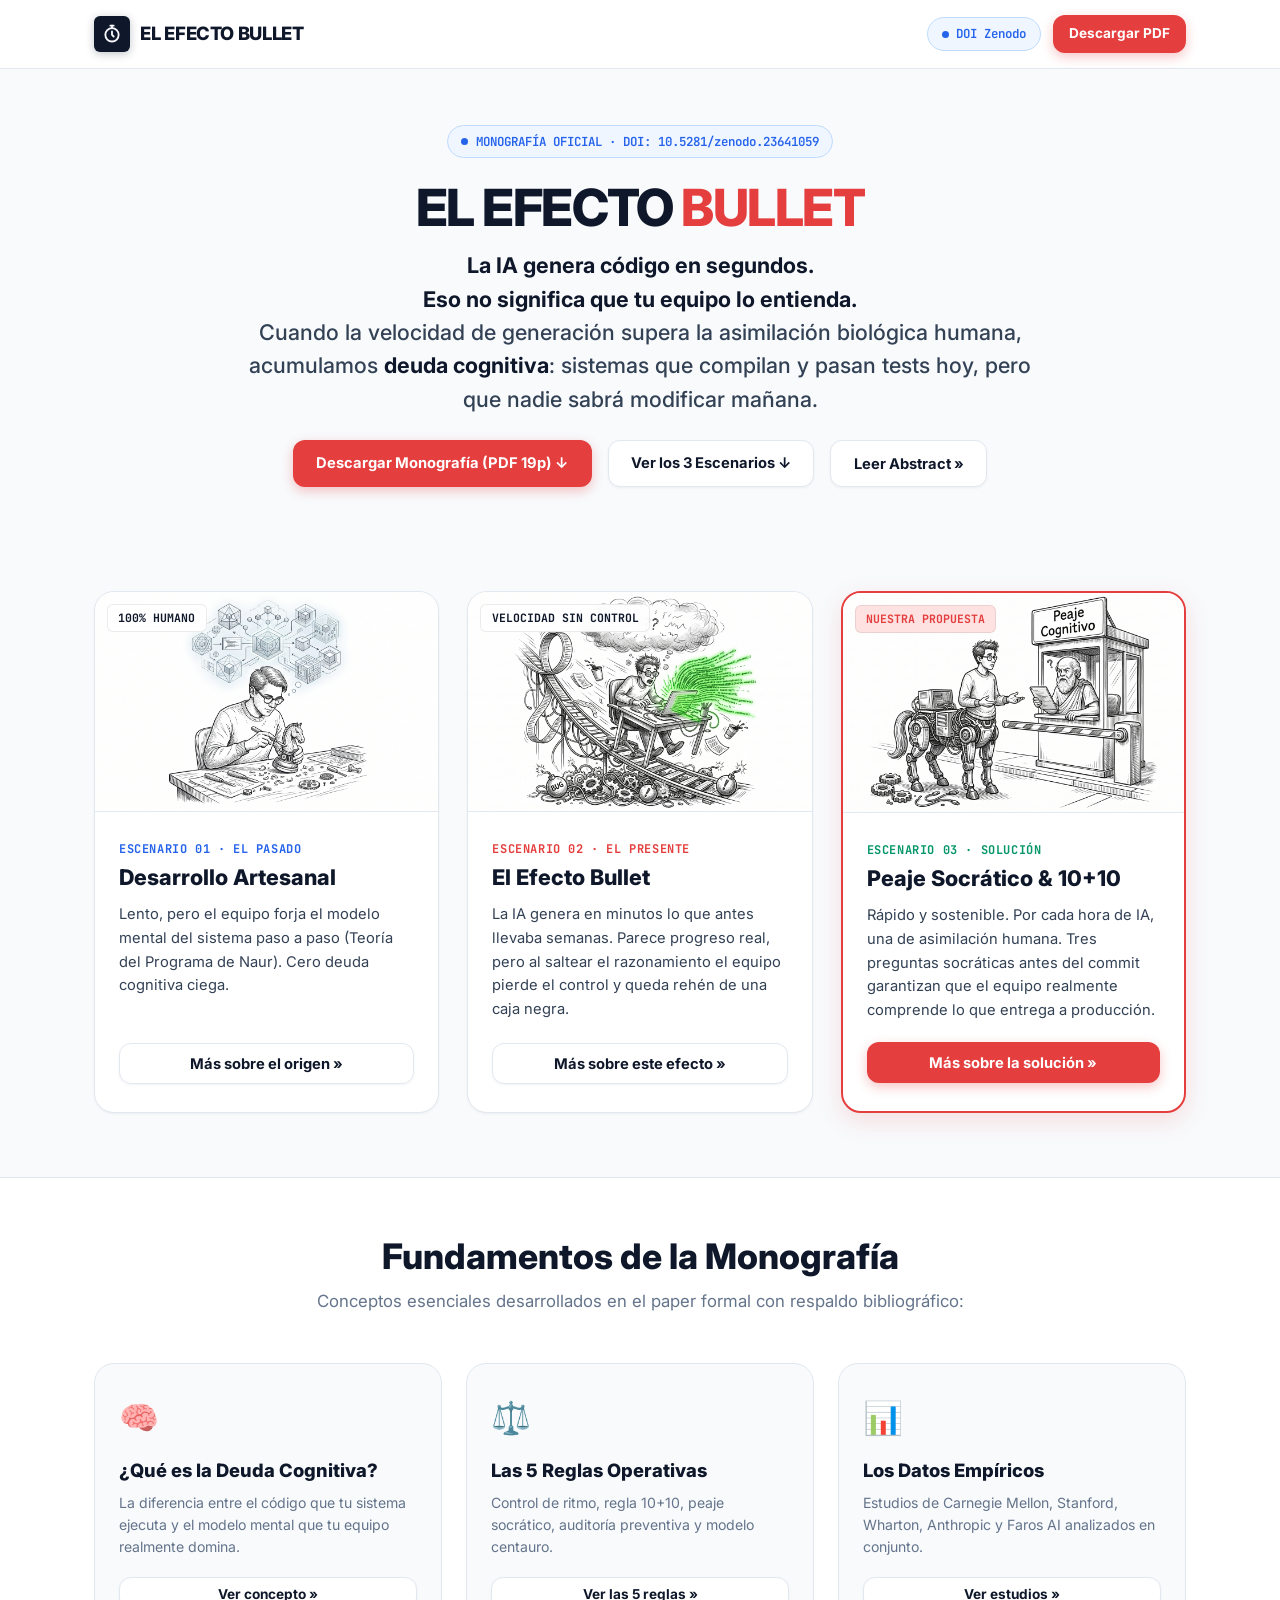
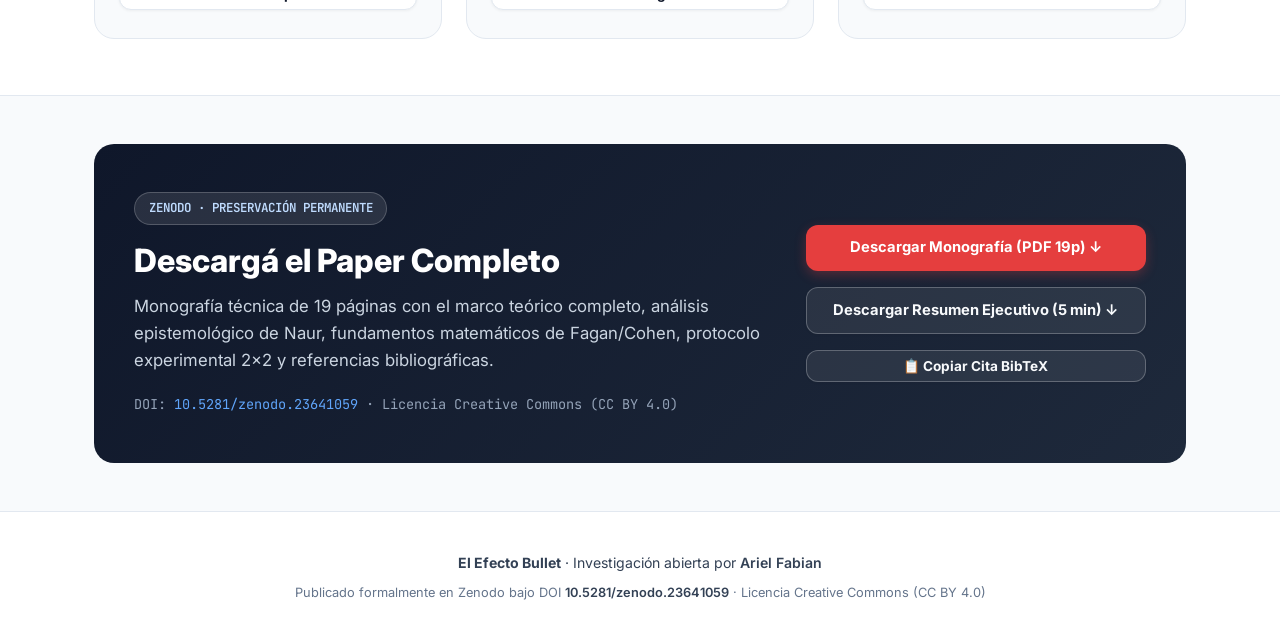
==== index.html @ dcb7a5ea "refactor: refine Card 3 text to professional engineering tone" ====
<!DOCTYPE html>
<html lang="es">
<head>
  <meta charset="UTF-8">
  <meta name="viewport" content="width=device-width, initial-scale=1.0">
  <title>El Efecto Bullet: Deuda Cognitiva en la Era de la IA | Ariel Fabian</title>
  
  <meta name="description" content="La IA genera código en segundos. Eso no significa que tu equipo lo entienda. Monografía técnica y propuesta metodológica con DOI oficial: 10.5281/zenodo.23641059.">
  <meta name="author" content="Ariel Fabian">
  
  <!-- Open Graph -->
  <meta property="og:type" content="article">
  <meta property="og:title" content="El Efecto Bullet: Deuda Cognitiva en la Era de la IA">
  <meta property="og:description" content="La IA genera código en segundos. Eso no significa que tu equipo lo entienda.">
  <meta property="og:url" content="https://arfab.github.io/efectobullet/">
  <meta property="og:image" content="images/hero_chess_knight.jpg">

  <link rel="icon" href="data:image/svg+xml,<svg xmlns=%22http://www.w3.org/2000/svg%22 viewBox=%220 0 100 100%22><rect width=%22100%22 height=%22100%22 rx=%2224%22 fill=%22%230f172a%22/><circle cx=%2250%22 cy=%2256%22 r=%2228%22 fill=%22none%22 stroke=%22%23f8fafc%22 stroke-width=%227%22/><line x1=%2250%22 y1=%2256%22 x2=%2250%22 y2=%2239%22 stroke=%22%23f59e0b%22 stroke-width=%227%22 stroke-linecap=%22round%22/><line x1=%2250%22 y1=%2256%22 x2=%2263%22 y2=%2263%22 stroke=%22%23f8fafc%22 stroke-width=%226%22 stroke-linecap=%22round%22/><line x1=%2240%22 y1=%2218%22 x2=%2260%22 y2=%2218%22 stroke=%22%23f8fafc%22 stroke-width=%227%22 stroke-linecap=%22round%22/><line x1=%2250%22 y1=%2218%22 x2=%2250%22 y2=%2228%22 stroke=%22%23f8fafc%22 stroke-width=%227%22 stroke-linecap=%22round%22/></svg>">
  
  <!-- Google Fonts: Inter + JetBrains Mono -->
  <link rel="preconnect" href="https://fonts.googleapis.com">
  <link rel="preconnect" href="https://fonts.gstatic.com" crossorigin>
  <link href="https://fonts.googleapis.com/css2?family=Inter:wght@400;500;600;700;800;900&family=JetBrains+Mono:wght@500;700&display=swap" rel="stylesheet">
  
  <link rel="stylesheet" href="css/styles.css">
</head>
<body>

  <!-- ====================================================================
       HEADER / NAVBAR
       ==================================================================== -->
  <header class="header">
    <div class="container nav-wrapper">
      <a href="#" class="brand">
        <span class="brand-icon">
          <svg width="20" height="20" viewBox="0 0 24 24" fill="none" stroke="currentColor" stroke-width="2.2" stroke-linecap="round" stroke-linejoin="round">
            <circle cx="12" cy="13" r="8"></circle>
            <path d="M12 9v4l2 2"></path>
            <path d="M10 2h4"></path>
            <path d="M12 2v3"></path>
          </svg>
        </span>
        <span>EL EFECTO BULLET</span>
      </a>

      <div class="nav-actions">
        <a href="https://doi.org/10.5281/zenodo.23641059" target="_blank" rel="noopener noreferrer" class="pill pill-doi">
          <span class="doi-dot"></span> DOI Zenodo
        </a>
        <a href="docs/El_Efecto_Bullet.pdf" download class="btn btn-primary btn-sm">Descargar PDF</a>
      </div>
    </div>
  </header>

  <main>
    <!-- ====================================================================
         HERO SECTION (Claro, visual y directo al grano)
         ==================================================================== -->
    <section class="hero">
      <div class="container">
        <div class="hero-pill-row">
          <a href="https://doi.org/10.5281/zenodo.23641059" target="_blank" rel="noopener noreferrer" class="pill pill-doi">
            <span class="doi-dot"></span> MONOGRAFÍA OFICIAL · DOI: 10.5281/zenodo.23641059
          </a>
        </div>

        <h1 class="hero-title">
          EL EFECTO <span class="highlight">BULLET</span>
        </h1>

        <p class="hero-subtitle">
          <strong>La IA genera código en segundos.<br>Eso no significa que tu equipo lo entienda.</strong><br>
          Cuando la velocidad de generación supera la asimilación biológica humana, acumulamos <strong>deuda cognitiva</strong>: sistemas que compilan y pasan tests hoy, pero que nadie sabrá modificar mañana.
        </p>

        <div class="hero-actions">
          <a href="docs/El_Efecto_Bullet.pdf" download class="btn btn-primary">
            Descargar Monografía (PDF 19p) ↓
          </a>
          <a href="#escenarios" class="btn btn-secondary">
            Ver los 3 Escenarios ↓
          </a>
          <button class="btn btn-secondary js-open-modal" data-modal="modal-abstract">
            Leer Abstract »
          </button>
        </div>
      </div>
    </section>

    <!-- ====================================================================
         LOS 3 ESCENARIOS VISUALES (Estilo Refactoring Guru)
         ==================================================================== -->
    <section id="escenarios" class="scenarios-section">
      <div class="container">
        <div class="scenarios-grid">
          
          <!-- ESCENARIO 1: EL PASADO HUMANO -->
          <div class="scenario-card">
            <div class="scenario-img-wrapper">
              <img src="images/hero_chess_knight.jpg" alt="Desarrollo humano artesanal">
              <div class="scenario-badge-overlay">100% HUMANO</div>
            </div>
            <div class="scenario-body">
              <span class="scenario-tag tag-blue">Escenario 01 · El Pasado</span>
              <h3 class="scenario-title">Desarrollo Artesanal</h3>
              <p class="scenario-desc">
                Lento, pero el equipo forja el modelo mental del sistema paso a paso (Teoría del Programa de Naur). Cero deuda cognitiva ciega.
              </p>
              <button class="btn btn-secondary scenario-btn js-open-modal" data-modal="modal-escenario-1">
                Más sobre el origen »
              </button>
            </div>
          </div>

          <!-- ESCENARIO 2: EL EFECTO BULLET -->
          <div class="scenario-card">
            <div class="scenario-img-wrapper">
              <img src="images/chess_clock_fischer.jpg" alt="La trampa de velocidad del ajedrez bullet">
              <div class="scenario-badge-overlay">VELOCIDAD SIN CONTROL</div>
            </div>
            <div class="scenario-body">
              <span class="scenario-tag tag-red">Escenario 02 · El Presente</span>
              <h3 class="scenario-title">El Efecto Bullet</h3>
              <p class="scenario-desc">
                La IA genera en minutos lo que antes llevaba semanas. Parece progreso real, pero al saltear el razonamiento el equipo pierde el control y queda rehén de una caja negra.
              </p>
              <button class="btn btn-secondary scenario-btn js-open-modal" data-modal="modal-escenario-2">
                Más sobre este efecto »
              </button>
            </div>
          </div>

          <!-- ESCENARIO 3: SÓCRATES Y 10+10 -->
          <div class="scenario-card highlight">
            <div class="scenario-img-wrapper">
              <img src="images/centaur_model.jpg" alt="Modelo centauro y peaje socrático">
              <div class="scenario-badge-overlay" style="background:#fee2e2; color:var(--accent-red);">NUESTRA PROPUESTA</div>
            </div>
            <div class="scenario-body">
              <span class="scenario-tag tag-green">Escenario 03 · Solución</span>
              <h3 class="scenario-title">Peaje Socrático & 10+10</h3>
              <p class="scenario-desc">
                Rápido y sostenible. Por cada hora de IA, una de asimilación humana. Tres preguntas socráticas antes del commit garantizan que el equipo realmente comprende lo que entrega a producción.
              </p>
              <button class="btn btn-action scenario-btn js-open-modal" data-modal="modal-escenario-3">
                Más sobre la solución »
              </button>
            </div>
          </div>

        </div>
      </div>
    </section>

    <!-- ====================================================================
         FUNDAMENTOS CLAVE (Módulos limpios tipo Refactoring Guru)
         ==================================================================== -->
    <section id="fundamentos" class="modules-section">
      <div class="container">
        <div class="section-intro">
          <h2>Fundamentos de la Monografía</h2>
          <p>Conceptos esenciales desarrollados en el paper formal con respaldo bibliográfico:</p>
        </div>

        <div class="modules-grid">
          <div class="module-card">
            <div class="module-icon">🧠</div>
            <h3>¿Qué es la Deuda Cognitiva?</h3>
            <p>La diferencia entre el código que tu sistema ejecuta y el modelo mental que tu equipo realmente domina.</p>
            <button class="btn btn-secondary btn-sm js-open-modal" data-modal="modal-deuda">Ver concepto »</button>
          </div>

          <div class="module-card">
            <div class="module-icon">⚖️</div>
            <h3>Las 5 Reglas Operativas</h3>
            <p>Control de ritmo, regla 10+10, peaje socrático, auditoría preventiva y modelo centauro.</p>
            <button class="btn btn-secondary btn-sm js-open-modal" data-modal="modal-reglas">Ver las 5 reglas »</button>
          </div>

          <div class="module-card">
            <div class="module-icon">📊</div>
            <h3>Los Datos Empíricos</h3>
            <p>Estudios de Carnegie Mellon, Stanford, Wharton, Anthropic y Faros AI analizados en conjunto.</p>
            <button class="btn btn-secondary btn-sm js-open-modal" data-modal="modal-datos">Ver estudios »</button>
          </div>
        </div>
      </div>
    </section>

    <!-- ====================================================================
         BANNER DE DESCARGA / PAPER FORMAL
         ==================================================================== -->
    <section id="descarga" class="container">
      <div class="paper-cta-box">
        <div>
          <span class="pill pill-doi" style="background:rgba(255,255,255,0.1); border-color:rgba(255,255,255,0.2); color:#bfdbfe; margin-bottom:1rem;">
            ZENODO · PRESERVACIÓN PERMANENTE
          </span>
          <h2>Descargá el Paper Completo</h2>
          <p>
            Monografía técnica de 19 páginas con el marco teórico completo, análisis epistemológico de Naur, fundamentos matemáticos de Fagan/Cohen, protocolo experimental 2×2 y referencias bibliográficas.
          </p>
          <div style="margin-top:1.25rem; font-family:var(--font-mono); font-size:0.85rem; color:#94a3b8;">
            DOI: <a href="https://doi.org/10.5281/zenodo.23641059" target="_blank" style="color:#60a5fa;">10.5281/zenodo.23641059</a> · Licencia Creative Commons (CC BY 4.0)
          </div>
        </div>

        <div class="paper-cta-actions">
          <a href="docs/El_Efecto_Bullet.pdf" download class="btn btn-primary">
            Descargar Monografía (PDF 19p) ↓
          </a>
          <a href="docs/El_Efecto_Bullet_version_corta.pdf" download class="btn btn-ghost-dark">
            Descargar Resumen Ejecutivo (5 min) ↓
          </a>
          <button id="copy-citation-btn" class="btn btn-ghost-dark btn-sm">
            📋 Copiar Cita BibTeX
          </button>
        </div>
      </div>
    </section>
  </main>

  <!-- ====================================================================
       FOOTER
       ==================================================================== -->
  <footer class="footer">
    <div class="container">
      <p style="margin-bottom:0.5rem;">
        <strong>El Efecto Bullet</strong> · Investigación abierta por <a href="https://www.linkedin.com/in/arielfabian/" target="_blank">Ariel Fabian</a>
      </p>
      <p style="font-size:0.8rem; color:var(--text-muted);">
        Publicado formalmente en Zenodo bajo DOI <a href="https://doi.org/10.5281/zenodo.23641059" target="_blank">10.5281/zenodo.23641059</a> · Licencia Creative Commons (CC BY 4.0)
      </p>
    </div>
  </footer>

  <!-- ====================================================================
       MODALES DE PROFUNDIZACIÓN (Para mantener la Home limpia)
       ==================================================================== -->
  
  <!-- Modal Abstract -->
  <div id="modal-abstract" class="modal-overlay">
    <div class="modal-box">
      <button class="modal-close">✕</button>
      <span class="pill pill-doi" style="margin-bottom:0.85rem;"><span class="doi-dot"></span> DOI: 10.5281/zenodo.23641059</span>
      <h3 class="modal-title">Resumen Oficial / Abstract</h3>
      <div class="modal-body">
        <p><strong>Resumen (Español):</strong></p>
        <p>
          Los agentes de Inteligencia Artificial generan código en segundos. Pero escribir código rápido no es lo mismo que entenderlo. Cuando un equipo acepta código generado sin tomarse el tiempo de leerlo y analizarlo, acumula <strong>deuda cognitiva</strong>: sistemas que funcionan, pero que nadie en el equipo sabe modificar con seguridad. Así, las fallas pueden llegar directo a producción.
        </p>
        <p>
          Sostenemos que el problema no es la herramienta sino el ritmo: una persona necesita tiempo para entender lógica de software y no puede hacerlo a la velocidad con la que un modelo genera texto. Para analizar este problema usamos la psicología del ajedrez, un campo con ochenta años de investigación sobre memoria, decisiones bajo presión de tiempo e interacción humano-máquina. Planteamos que, cuando el ritmo supera la capacidad de lectura, el desarrollador pasa a una revisión superficial y empieza a aprobar cambios que no entiende.
        </p>
        <p>
          Como respuesta, proponemos cinco reglas de trabajo adaptadas del ajedrez. Las dos centrales son la <strong>regla del 10 + 10</strong>, que establece una reserva mínima obligatoria para leer y asimilar el código proporcional al esfuerzo previo de desarrollo, y un <strong>peaje cognitivo antes del commit</strong>, que exige al programador justificar el cambio por sí mismo sin explicaciones predigeridas de la IA. El objetivo es que el equipo entienda lo que construye sin renunciar a la velocidad. Por último, proponemos un diseño experimental para poner a prueba estas reglas en equipos reales.
        </p>
        <hr style="border:0; border-top:1px solid var(--border-color); margin:1.25rem 0;">
        <p><strong>Abstract (English):</strong></p>
        <p style="font-size:0.9rem; color:var(--text-muted);">
          Artificial Intelligence coding agents generate code in seconds. Yet writing code quickly is not the same as understanding it. When a team accepts generated code without taking the time to read and analyze it, it accumulates <strong>cognitive debt</strong>: systems that work today, but that no one on the team knows how to safely modify. In response, we propose five working rules adapted from chess, centered on the <strong>10 + 10 rule</strong> and a <strong>pre-commit cognitive toll</strong>.
        </p>
      </div>
    </div>
  </div>
  
  <!-- Modal Escenario 1 -->
  <div id="modal-escenario-1" class="modal-overlay">
    <div class="modal-box">
      <button class="modal-close">✕</button>
      <h3 class="modal-title">El Pasado Artesanal y la Teoría del Programa</h3>
      <div class="modal-body">
        <p>
          En 1985, el ganador del Premio Turing <strong>Peter Naur</strong> publicó su histórico ensayo <em>"Programming as Theory Building"</em>. Su tesis central fue revolucionaria:
        </p>
        <blockquote>
          "La programación no es la producción de líneas de código; es la construcción de una teoría mental viva sobre cómo el software se corresponde con el problema real del mundo."
        </blockquote >
        <p>
          En el desarrollo manual tradicional, la lentitud obligaba al programador a descartar alternativas, anticipar fallas y entender los invariantes del sistema mientras escribía. El código resultante era apenas un subproducto; el verdadero activo residía en la mente del equipo.
        </p>
        <p>
          Al automatizar la escritura con IA y saltarnos ese proceso de razonamiento, generamos código sin teoría mental: la semilla de la deuda cognitiva.
        </p>
      </div>
    </div>
  </div>

  <!-- Modal Escenario 2 -->
  <div id="modal-escenario-2" class="modal-overlay">
    <div class="modal-box">
      <button class="modal-close">✕</button>
      <h3 class="modal-title">El Efecto Bullet y la Crisis Empírica</h3>
      <div class="modal-body">
        <p>
          En ajedrez, el ritmo <em>Bullet</em> (1 minuto por partida) anula el cálculo táctico profundo: el jugador se ve forzado a mover por reflejo muscular inmediato.
        </p>
        <p>
          En ingeniería de software asistida por IA ocurre un colapso idéntico, ya registrado por investigaciones de primer nivel:
        </p>
        <ul>
          <li><strong>He & Vasilescu (Carnegie Mellon / Stanford, 2026):</strong> En 196.000 PRs reales, la revisión humana profunda cayó del 48% al 21%.</li>
          <li><strong>Faros AI (2026):</strong> Las organizaciones con adopción masiva sin reglas experimentaron un aumento del 125.4% en incidentes críticos en producción.</li>
          <li><strong>Shen & Tamkin (Anthropic, 2025):</strong> Desarrolladores que aprendieron delegando en IA retuvieron 17 puntos porcentuales menos de comprensión conceptual.</li>
          <li><strong>Shaw & Nave (Wharton, 2026):</strong> Bajo presión de velocidad, la probabilidad de aceptar código erróneo se multiplica por más de 3.</li>
        </ul>
      </div>
    </div>
  </div>

  <!-- Modal Escenario 3 -->
  <div id="modal-escenario-3" class="modal-overlay">
    <div class="modal-box">
      <button class="modal-close">✕</button>
      <h3 class="modal-title">El Peaje Socrático y la Regla del 10 + 10</h3>
      <div class="modal-body">
        <p>
          Nuestra propuesta no rechaza la IA: establece un método de trabajo riguroso:
        </p>
        <p>
          <strong>1. La Regla del 10 + 10:</strong> Por cada hora invertida en generar código con IA en un componente crítico, se reserva obligatoriamente una hora para que el desarrollador lea, entienda y verifique la lógica (basado en ritmos de inspección formal de Michael Fagan de 100-200 LOC/h).
        </p>
        <p>
          <strong>2. El Peaje Socrático antes del Commit:</strong> "Sócrates" interroga al programador con 3 preguntas que debe responder por sí mismo, sin ayuda del modelo:
        </p>
        <ul>
          <li><strong>Invariantes y datos:</strong> ¿Cómo fluye la información y qué reglas de negocio se garantizan?</li>
          <li><strong>Supuestos de falla:</strong> ¿Qué ocurre si la red tiene timeout, hay concurrencia o los datos vienen nulos?</li>
          <li><strong>Cambio de negocio:</strong> Si mañana cambia la regla central, ¿qué partes del código deben reescribirse?</li>
        </ul>
        <p>
          Sólo con semáforo verde se habilita el paso a producción.
        </p>
      </div>
    </div>
  </div>

  <!-- Modal Deuda Cognitiva -->
  <div id="modal-deuda" class="modal-overlay">
    <div class="modal-box">
      <button class="modal-close">✕</button>
      <h3 class="modal-title">¿Qué es la Deuda Cognitiva?</h3>
      <div class="modal-body">
        <p>
          A diferencia de la <em>deuda técnica</em> tradicional (código desprolijo o arquitectura deficiente), la <strong>deuda cognitiva</strong> ocurre cuando el código está limpio, compila y pasa las pruebas, pero <strong>nadie en el equipo entiende realmente cómo funciona por dentro ni cómo reaccionará ante situaciones imprevistas</strong>.
        </p>
        <p>
          Es una deuda invisible que no genera advertencias de linter, pero explota en forma de incidentes severos cuando el sistema debe evolucionar o responder ante fallas de infraestructura.
        </p>
      </div>
    </div>
  </div>

  <!-- Modal 5 Reglas -->
  <div id="modal-reglas" class="modal-overlay">
    <div class="modal-box">
      <button class="modal-close">✕</button>
      <h3 class="modal-title">Las 5 Reglas Operativas</h3>
      <div class="modal-body">
        <ul>
          <li><strong>1. Control de Ritmo:</strong> Clasificar antes de codificar. Lógica crítica (facturación, auth, concurrencia) a ritmo clásico; código descartable a alta velocidad.</li>
          <li><strong>2. Regla del 10 + 10:</strong> Por cada hora de IA en módulos críticos, una hora de asimilación humana obligatoria.</li>
          <li><strong>3. Peaje Cognitivo:</strong> Las 3 preguntas socráticas antes del commit para verificar comprensión de invariantes y fallas.</li>
          <li><strong>4. Auditoría Preventiva:</strong> Pruebas deliberadas de concurrencia, idempotencia y datos sucios (la IA suele resolver solo el camino feliz).</li>
          <li><strong>5. Modelo Centauro:</strong> Principio Kaspárov 2005: un proceso riguroso y humano pesa más que la potencia de cálculo pura.</li>
        </ul>
      </div>
    </div>
  </div>

  <!-- Modal Datos Empíricos -->
  <div id="modal-datos" class="modal-overlay">
    <div class="modal-box">
      <button class="modal-close">✕</button>
      <h3 class="modal-title">Evidencia Empírica Consolidada</h3>
      <div class="modal-body">
        <p>El paper consolida investigaciones académicas e industriales de 2025 y 2026:</p>
        <ul>
          <li><strong>Carnegie Mellon & Stanford (He & Vasilescu, 2026):</strong> Caída del 48% al 21% en inspección de código.</li>
          <li><strong>Faros AI (2026):</strong> +76% PRs aprobados sin revisión y +125.4% incidentes en producción.</li>
          <li><strong>Anthropic (Shen & Tamkin, 2025):</strong> -17 pp en adquisición de habilidades conceptuales.</li>
          <li><strong>Wharton School (Shaw & Nave, 2026):</strong> 3.2x más chance de aceptar respuestas erróneas bajo urgencia.</li>
          <li><strong>Wharton School (Poulidis et al., 2025):</strong> 64% vs 30% de retención cuando se bloquea la IA hasta formular hipótesis propias.</li>
        </ul>
      </div>
    </div>
  </div>

  <script src="js/main.js"></script>
</body>
</html>
---- css/styles.css ----
/* ==========================================================================
   EL EFECTO BULLET — ESTILO EDITORIAL CLARO (Inspirado en Refactoring Guru)
   Limpio, visual, amigable, de alta jerarquía y contraste.
   ========================================================================== */

:root {
  --bg-body: #f8fafc;
  --bg-card: #ffffff;
  --bg-subtle: #f1f5f9;
  --bg-header: rgba(255, 255, 255, 0.95);
  
  --border-color: #e2e8f0;
  --border-hover: #cbd5e1;
  
  --text-title: #0f172a;
  --text-body: #334155;
  --text-muted: #64748b;
  
  /* Acentos estilo Refactoring Guru */
  --accent-red: #e53e3e;
  --accent-red-hover: #c53030;
  --accent-amber: #d97706;
  --accent-blue: #2563eb;
  --accent-emerald: #059669;
  
  --radius-sm: 6px;
  --radius-md: 12px;
  --radius-lg: 20px;
  --radius-full: 9999px;
  
  --font-sans: 'Inter', -apple-system, BlinkMacSystemFont, 'Segoe UI', Roboto, sans-serif;
  --font-mono: 'JetBrains Mono', monospace;
  
  --shadow-sm: 0 1px 3px rgba(0, 0, 0, 0.05);
  --shadow-md: 0 4px 12px -2px rgba(0, 0, 0, 0.08);
  --shadow-lg: 0 12px 28px -4px rgba(0, 0, 0, 0.1);
}

/* Reset y base */
*, *::before, *::after {
  box-sizing: border-box;
  margin: 0;
  padding: 0;
}

html, body {
  overflow-x: hidden;
  max-width: 100%;
  width: 100%;
}

html {
  scroll-behavior: smooth;
  font-size: 16px;
  color-scheme: light;
}

body {
  font-family: var(--font-sans);
  background-color: var(--bg-body);
  color: var(--text-body);
  line-height: 1.6;
  -webkit-font-smoothing: antialiased;
}

.container {
  width: 100%;
  max-width: 1140px;
  margin: 0 auto;
  padding: 0 1.5rem;
}

/* Tipografía */
h1, h2, h3, h4 {
  color: var(--text-title);
  font-weight: 800;
  line-height: 1.25;
}

p {
  color: var(--text-body);
}

a {
  color: var(--accent-blue);
  text-decoration: none;
}

a:hover {
  text-decoration: underline;
}

/* HEADER / NAVBAR */
.header {
  position: sticky;
  top: 0;
  z-index: 1000;
  background: var(--bg-header);
  backdrop-filter: blur(12px);
  border-bottom: 1px solid var(--border-color);
}

.nav-wrapper {
  display: flex;
  align-items: center;
  justify-content: space-between;
  height: 4.25rem;
}

.brand {
  display: flex;
  align-items: center;
  gap: 0.65rem;
  font-weight: 800;
  font-size: 1.15rem;
  color: var(--text-title);
  text-decoration: none;
  letter-spacing: -0.02em;
}

.brand-icon {
  font-size: 1.35rem;
  color: #ffffff;
  display: inline-flex;
  align-items: center;
  justify-content: center;
  width: 36px;
  height: 36px;
  background: #0f172a;
  border-radius: var(--radius-sm);
  box-shadow: 0 2px 8px rgba(15, 23, 42, 0.25);
}

.brand-icon svg {
  color: #f8fafc;
}

.nav-links {
  display: flex;
  align-items: center;
  gap: 1.5rem;
  list-style: none;
}

.nav-links a {
  color: var(--text-body);
  font-size: 0.92rem;
  font-weight: 600;
  transition: color 0.2s;
}

.nav-links a:hover {
  color: var(--accent-red);
  text-decoration: none;
}

.nav-actions {
  display: flex;
  align-items: center;
  gap: 0.75rem;
}

/* BOTONES ESTILO REFACTORING GURU */
.btn {
  display: inline-flex;
  align-items: center;
  justify-content: center;
  gap: 0.5rem;
  font-family: var(--font-sans);
  font-size: 0.92rem;
  font-weight: 700;
  padding: 0.65rem 1.4rem;
  border-radius: var(--radius-md);
  border: 1px solid transparent;
  cursor: pointer;
  transition: all 0.2s ease;
  text-decoration: none;
  box-shadow: var(--shadow-sm);
}

.btn:hover {
  text-decoration: none;
  transform: translateY(-1px);
}

.btn-primary, .btn-action {
  background: var(--accent-red);
  color: #ffffff;
  box-shadow: 0 4px 12px rgba(229, 62, 62, 0.3);
}

.btn-primary:hover, .btn-action:hover {
  background: var(--accent-red-hover);
  color: #ffffff;
  box-shadow: 0 6px 16px rgba(229, 62, 62, 0.4);
}

.btn-secondary {
  background: #ffffff;
  color: var(--text-title);
  border: 1px solid var(--border-color);
}

.btn-secondary:hover {
  background: var(--bg-subtle);
  border-color: var(--border-hover);
}

.btn-zenodo {
  background: #eff6ff;
  color: var(--accent-blue);
  border: 1px solid #bfdbfe;
}

.btn-zenodo:hover {
  background: #dbeafe;
}

.btn-sm {
  padding: 0.45rem 0.95rem;
  font-size: 0.85rem;
}

/* PILLS & BADGES */
.pill {
  display: inline-flex;
  align-items: center;
  gap: 0.45rem;
  font-family: var(--font-mono);
  font-size: 0.78rem;
  font-weight: 600;
  padding: 0.35rem 0.85rem;
  border-radius: var(--radius-full);
}

.pill-doi {
  background: #eff6ff;
  border: 1px solid #bfdbfe;
  color: var(--accent-blue);
}

.pill-doi .doi-dot {
  width: 7px;
  height: 7px;
  background: var(--accent-blue);
  border-radius: 50%;
}

.pill-red {
  background: #fef2f2;
  border: 1px solid #fecaca;
  color: var(--accent-red);
}

/* HERO SECTION (Limipio, centrado y directo) */
.hero {
  padding: 3.5rem 0 3rem 0;
  text-align: center;
}

.hero-pill-row {
  display: flex;
  justify-content: center;
  margin-bottom: 1.25rem;
}

.hero-title {
  font-size: 3.2rem;
  letter-spacing: -0.03em;
  line-height: 1.15;
  margin-bottom: 0.75rem;
}

.hero-title span.highlight {
  color: var(--accent-red);
}

.hero-subtitle {
  font-size: 1.35rem;
  font-weight: 500;
  color: var(--text-body);
  max-width: 820px;
  margin: 0 auto 1.5rem auto;
  line-height: 1.55;
  text-wrap: balance;
}

.hero-subtitle strong {
  color: var(--text-title);
}

.hero-actions {
  display: flex;
  justify-content: center;
  gap: 1rem;
  flex-wrap: wrap;
  margin-bottom: 2rem;
}

/* EL TRÍPTICO DE ESCENARIOS (3 Columnas Visuales como Refactoring Guru) */
.scenarios-section {
  padding: 1.5rem 0 4rem 0;
}

.scenarios-grid {
  display: grid;
  grid-template-columns: repeat(3, 1fr);
  gap: 1.75rem;
}

.scenario-card {
  background: var(--bg-card);
  border: 1px solid var(--border-color);
  border-radius: var(--radius-lg);
  overflow: hidden;
  display: flex;
  flex-direction: column;
  box-shadow: var(--shadow-sm);
  transition: all 0.25s ease;
  position: relative;
}

.scenario-card:hover {
  transform: translateY(-4px);
  box-shadow: var(--shadow-lg);
  border-color: #cbd5e1;
}

.scenario-card.highlight {
  border: 2px solid var(--accent-red);
  box-shadow: 0 8px 24px rgba(229, 62, 62, 0.15);
}

.scenario-img-wrapper {
  width: 100%;
  height: 220px;
  background: #f8fafc;
  overflow: hidden;
  position: relative;
  border-bottom: 1px solid var(--border-color);
}

.scenario-img-wrapper img {
  width: 100%;
  height: 100%;
  object-fit: cover;
  transition: transform 0.4s ease;
}

.scenario-card:hover .scenario-img-wrapper img {
  transform: scale(1.03);
}

.scenario-badge-overlay {
  position: absolute;
  top: 0.75rem;
  left: 0.75rem;
  background: rgba(255, 255, 255, 0.92);
  backdrop-filter: blur(6px);
  padding: 0.25rem 0.65rem;
  border-radius: var(--radius-sm);
  font-family: var(--font-mono);
  font-size: 0.72rem;
  font-weight: 700;
  color: var(--text-title);
  border: 1px solid rgba(0, 0, 0, 0.08);
}

.scenario-body {
  padding: 1.75rem 1.5rem;
  display: flex;
  flex-direction: column;
  flex-grow: 1;
}

.scenario-tag {
  font-family: var(--font-mono);
  font-size: 0.75rem;
  font-weight: 700;
  text-transform: uppercase;
  letter-spacing: 0.05em;
  margin-bottom: 0.35rem;
}

.scenario-tag.tag-blue { color: var(--accent-blue); }
.scenario-tag.tag-red { color: var(--accent-red); }
.scenario-tag.tag-green { color: var(--accent-emerald); }

.scenario-title {
  font-size: 1.35rem;
  margin-bottom: 0.75rem;
  color: var(--text-title);
}

.scenario-desc {
  font-size: 0.92rem;
  line-height: 1.6;
  color: var(--text-body);
  margin-bottom: 1.25rem;
  flex-grow: 1;
}

.scenario-stats {
  background: var(--bg-subtle);
  border-radius: var(--radius-md);
  padding: 0.85rem;
  display: flex;
  justify-content: space-between;
  margin-bottom: 1.25rem;
  font-family: var(--font-mono);
  font-size: 0.78rem;
}

.stat-item {
  display: flex;
  flex-direction: column;
}

.stat-item .val {
  font-weight: 700;
  font-size: 0.95rem;
  color: var(--text-title);
}

.stat-item .lbl {
  color: var(--text-muted);
  font-size: 0.7rem;
}

.scenario-btn {
  width: 100%;
}

/* SECCIÓN MÓDULOS DE PROFUNDIZACIÓN (Cards compactas con botones "Más sobre...") */
.modules-section {
  padding: 3.5rem 0;
  background: #ffffff;
  border-top: 1px solid var(--border-color);
  border-bottom: 1px solid var(--border-color);
}

.section-intro {
  text-align: center;
  max-width: 700px;
  margin: 0 auto 3rem auto;
}

.section-intro h2 {
  font-size: 2.2rem;
  margin-bottom: 0.65rem;
}

.section-intro p {
  font-size: 1.05rem;
  color: var(--text-muted);
}

.modules-grid {
  display: grid;
  grid-template-columns: repeat(auto-fit, minmax(250px, 1fr));
  gap: 1.5rem;
}

.module-card {
  background: var(--bg-body);
  border: 1px solid var(--border-color);
  border-radius: var(--radius-lg);
  padding: 1.75rem 1.5rem;
  display: flex;
  flex-direction: column;
  transition: all 0.2s ease;
}

.module-card:hover {
  background: #ffffff;
  transform: translateY(-2px);
  box-shadow: var(--shadow-md);
}

.module-icon {
  font-size: 2rem;
  margin-bottom: 1rem;
}

.module-card h3 {
  font-size: 1.15rem;
  margin-bottom: 0.6rem;
  color: var(--text-title);
}

.module-card p {
  font-size: 0.88rem;
  line-height: 1.55;
  color: var(--text-muted);
  margin-bottom: 1.25rem;
  flex-grow: 1;
}

/* WIDGET CALCULADORA 10+10 COMPACTO */
.calc-section {
  padding: 3.5rem 0;
}

.calc-box {
  background: var(--bg-card);
  border: 1px solid var(--border-color);
  border-radius: var(--radius-lg);
  padding: 2.5rem;
  box-shadow: var(--shadow-md);
  display: grid;
  grid-template-columns: 1fr 1fr;
  gap: 2.5rem;
  align-items: center;
}

.calc-inputs {
  display: flex;
  flex-direction: column;
  gap: 1.5rem;
}

.form-group {
  display: flex;
  flex-direction: column;
  gap: 0.5rem;
}

.form-label-row {
  display: flex;
  justify-content: space-between;
  font-weight: 600;
  font-size: 0.9rem;
}

.form-label-row span.val {
  color: var(--accent-red);
  font-family: var(--font-mono);
}

input[type=range] {
  -webkit-appearance: none;
  width: 100%;
  background: var(--bg-subtle);
  height: 6px;
  border-radius: 4px;
}

input[type=range]::-webkit-slider-thumb {
  -webkit-appearance: none;
  width: 18px;
  height: 18px;
  border-radius: 50%;
  background: var(--accent-red);
  cursor: pointer;
}

.select-styled {
  padding: 0.6rem 0.85rem;
  border-radius: var(--radius-sm);
  border: 1px solid var(--border-color);
  background: #ffffff;
  color: var(--text-title);
  font-size: 0.9rem;
}

.calc-results {
  background: #fef2f2;
  border: 1px solid #fecaca;
  border-radius: var(--radius-md);
  padding: 1.75rem;
  display: flex;
  flex-direction: column;
  gap: 1rem;
}

.calc-res-item {
  display: flex;
  flex-direction: column;
}

.calc-res-item .lbl {
  font-size: 0.75rem;
  font-weight: 600;
  color: var(--text-muted);
  text-transform: uppercase;
  letter-spacing: 0.05em;
}

.calc-res-item .val {
  font-family: var(--font-mono);
  font-size: 1.75rem;
  font-weight: 800;
  color: var(--accent-red);
}

/* BANNER DE DESCARGA / PAPER FORMAL */
.paper-cta-box {
  background: linear-gradient(135deg, #0f172a, #1e293b);
  border-radius: var(--radius-lg);
  padding: 3rem 2.5rem;
  color: #ffffff;
  margin: 3rem 0;
  display: grid;
  grid-template-columns: 1.3fr 0.7fr;
  gap: 2.5rem;
  align-items: center;
}

.paper-cta-box h2 {
  color: #ffffff;
  font-size: 2rem;
  margin-bottom: 0.75rem;
}

.paper-cta-box p {
  color: #cbd5e1;
  font-size: 1.05rem;
  line-height: 1.6;
}

.paper-cta-actions {
  display: flex;
  flex-direction: column;
  gap: 1rem;
}

.paper-cta-actions .btn {
  width: 100%;
}

.btn-ghost-dark {
  background: rgba(255, 255, 255, 0.08);
  color: #f8fafc !important;
  border: 1px solid rgba(255, 255, 255, 0.25);
}

.btn-ghost-dark:hover {
  background: rgba(255, 255, 255, 0.18);
  color: #ffffff !important;
  border-color: rgba(255, 255, 255, 0.45);
}

/* MODAL DE DETALLE (Para que no esté todo apiñado en la home) */
.modal-overlay {
  position: fixed;
  inset: 0;
  width: 100vw;
  height: 100vh;
  background: rgba(15, 23, 42, 0.75);
  backdrop-filter: blur(6px);
  -webkit-backdrop-filter: blur(6px);
  z-index: 2000;
  display: none;
  align-items: center;
  justify-content: center;
  padding: 1rem;
  box-sizing: border-box;
  overflow: hidden;
}

.modal-overlay.active {
  display: flex;
}

.modal-box {
  background: #ffffff;
  border-radius: var(--radius-lg);
  width: 100%;
  max-width: min(620px, calc(100vw - 2rem));
  max-height: 85vh;
  overflow-y: auto;
  overflow-x: hidden;
  padding: 2rem 1.75rem;
  position: relative;
  box-shadow: 0 25px 50px -12px rgba(0, 0, 0, 0.25);
  box-sizing: border-box;
  animation: modalIn 0.25s ease-out;
  word-wrap: break-word;
  overflow-wrap: break-word;
}

@keyframes modalIn {
  from { opacity: 0; transform: scale(0.96); }
  to { opacity: 1; transform: scale(1); }
}

.modal-close {
  position: absolute;
  top: 1rem;
  right: 1rem;
  background: none;
  border: none;
  font-size: 1.5rem;
  color: var(--text-muted);
  cursor: pointer;
  line-height: 1;
}

.modal-close:hover {
  color: var(--text-title);
}

.modal-title {
  font-size: 1.45rem;
  margin-bottom: 1rem;
  padding-right: 2.25rem;
  line-height: 1.3;
  word-wrap: break-word;
  overflow-wrap: break-word;
}

.modal-body {
  font-size: 0.95rem;
  line-height: 1.7;
  color: var(--text-body);
  word-wrap: break-word;
  overflow-wrap: break-word;
}

.modal-body p {
  margin-bottom: 1rem;
}

.modal-body ul {
  margin: 0 0 1.25rem 1.25rem;
  padding-left: 0;
}

.modal-body blockquote {
  border-left: 3px solid var(--accent-red);
  padding: 0.75rem 1rem;
  background: #fef2f2;
  border-radius: 0 var(--radius-sm) var(--radius-sm) 0;
  margin: 1rem 0;
  font-style: italic;
  word-wrap: break-word;
  overflow-wrap: break-word;
}

/* FOOTER */
.footer {
  background: #ffffff;
  border-top: 1px solid var(--border-color);
  padding: 2.5rem 0;
  text-align: center;
  font-size: 0.88rem;
  color: var(--text-muted);
}

.footer a {
  color: var(--text-body);
  font-weight: 600;
}

/* RESPONSIVE */
@media (max-width: 900px) {
  .scenarios-grid {
    grid-template-columns: 1fr;
    max-width: 440px;
    margin: 0 auto;
  }
  
  .paper-cta-box {
    grid-template-columns: 1fr;
  }
}

@media (max-width: 768px) {
  .nav-links {
    display: none !important;
  }
  .nav-actions .pill-doi {
    display: none !important;
  }
  .hero-title {
    font-size: 2.3rem;
  }
  .hero-subtitle {
    font-size: 1.1rem;
  }
}

@media (max-width: 640px) {
  .container {
    padding-left: 1rem;
    padding-right: 1rem;
  }
  
  .modal-overlay {
    padding: 0.75rem !important;
  }
  
  .modal-box {
    padding: 1.25rem 1rem !important;
    max-height: 85vh;
    border-radius: 14px;
    max-width: calc(100vw - 1.5rem) !important;
    width: 100% !important;
  }
  
  .modal-title {
    font-size: 1.18rem !important;
    padding-right: 2rem !important;
  }
  
  .modal-body {
    font-size: 0.88rem !important;
    line-height: 1.6 !important;
  }
  
  .modal-body blockquote {
    padding: 0.5rem 0.65rem !important;
    margin: 0.75rem 0 !important;
    font-size: 0.84rem !important;
  }
  
  .modal-body ul {
    margin-left: 1rem !important;
  }
  
  .modal-close {
    top: 0.75rem !important;
    right: 0.75rem !important;
    font-size: 1.25rem !important;
  }
  
  .paper-cta-box {
    padding: 1.75rem 1.15rem;
  }
  
  .paper-cta-box h2 {
    font-size: 1.5rem;
  }
}
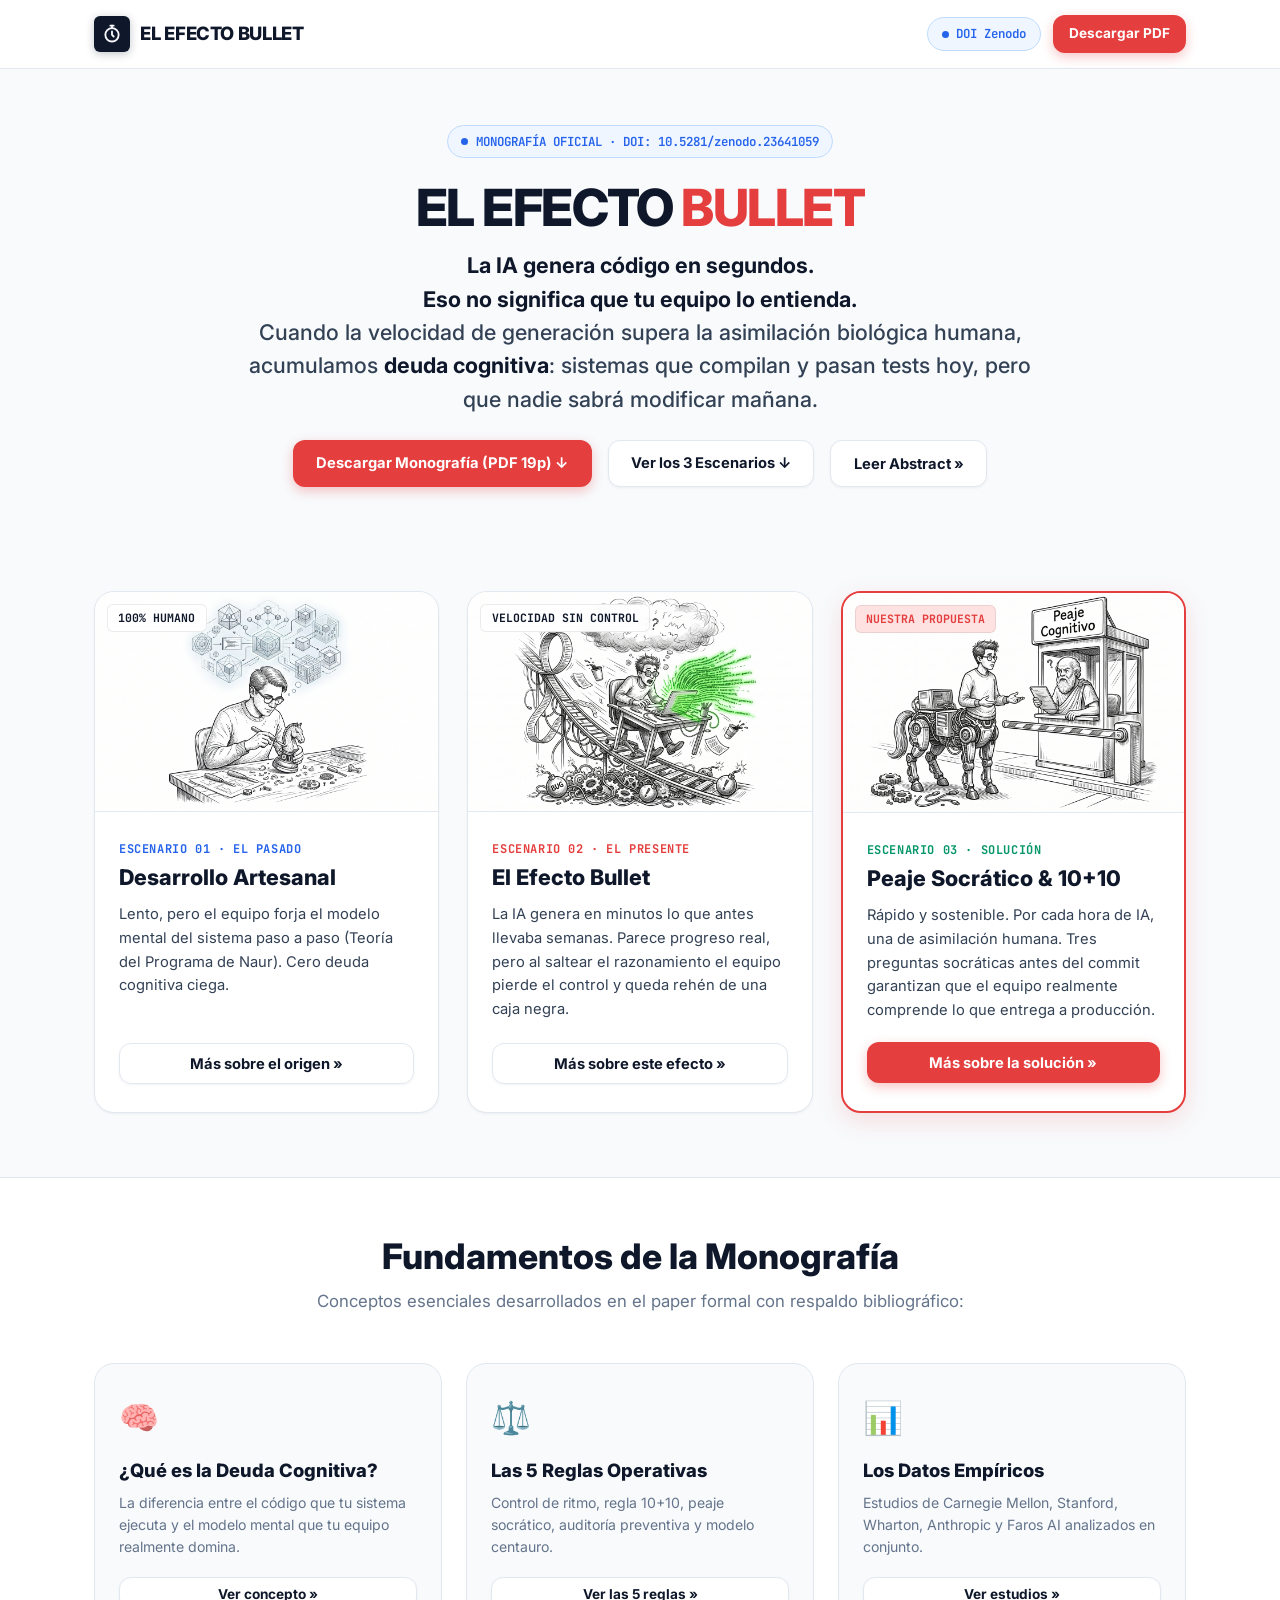
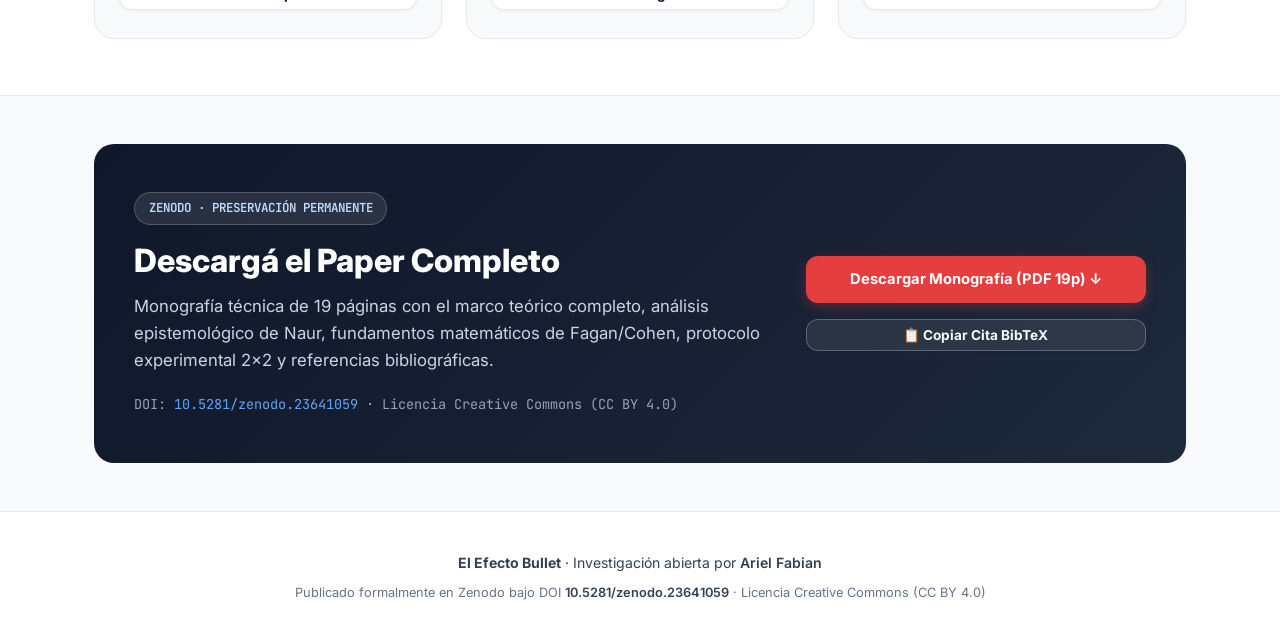
==== commit 1ae56c7c: "refactor: focus download exclusively on official 19-page monograph with Zenodo DOI" ====
--- a/index.html
+++ b/index.html
@@ -7,13 +7,55 @@
   
   <meta name="description" content="La IA genera código en segundos. Eso no significa que tu equipo lo entienda. Monografía técnica y propuesta metodológica con DOI oficial: 10.5281/zenodo.23641059.">
   <meta name="author" content="Ariel Fabian">
-  
-  <!-- Open Graph -->
+  <meta name="keywords" content="deuda cognitiva, ai coding, vibe coding, software engineering, peaje cognitivo, ajedrez bullet, peter naur, generative ai, llm code review, fagan inspection">
+  <link rel="canonical" href="https://arfab.github.io/efectobullet/">
+  
+  <!-- Open Graph / LinkedIn -->
   <meta property="og:type" content="article">
   <meta property="og:title" content="El Efecto Bullet: Deuda Cognitiva en la Era de la IA">
-  <meta property="og:description" content="La IA genera código en segundos. Eso no significa que tu equipo lo entienda.">
+  <meta property="og:description" content="La IA genera código en segundos. Eso no significa que tu equipo lo entienda. Monografía técnica de acceso abierto.">
   <meta property="og:url" content="https://arfab.github.io/efectobullet/">
-  <meta property="og:image" content="images/hero_chess_knight.jpg">
+  <meta property="og:image" content="https://arfab.github.io/efectobullet/images/hero_chess_knight.jpg">
+  
+  <!-- Twitter Card -->
+  <meta name="twitter:card" content="summary_large_image">
+  <meta name="twitter:title" content="El Efecto Bullet: Deuda Cognitiva en la Era de la IA">
+  <meta name="twitter:description" content="La IA genera código en segundos. Eso no significa que tu equipo lo entienda.">
+  <meta name="twitter:image" content="https://arfab.github.io/efectobullet/images/hero_chess_knight.jpg">
+
+  <!-- Google Scholar Metadata -->
+  <meta name="citation_title" content="El Efecto Bullet: Deuda Cognitiva y la Ilusión de la Velocidad en la Era de la IA">
+  <meta name="citation_author" content="Fabian, Ariel">
+  <meta name="citation_publication_date" content="2026/10">
+  <meta name="citation_doi" content="10.5281/zenodo.23641059">
+  <meta name="citation_pdf_url" content="https://arfab.github.io/efectobullet/docs/El_Efecto_Bullet.pdf">
+  <meta name="citation_technical_report_institution" content="Zenodo">
+
+  <!-- Schema.org JSON-LD para indexación académica enriquecida en Google -->
+  <script type="application/ld+json">
+  {
+    "@context": "https://schema.org",
+    "@type": "ScholarlyArticle",
+    "headline": "El Efecto Bullet: Deuda Cognitiva y la Ilusión de la Velocidad en la Era de la IA",
+    "author": {
+      "@type": "Person",
+      "name": "Ariel Fabian",
+      "url": "https://www.linkedin.com/in/arielfabian/"
+    },
+    "datePublished": "2026-10",
+    "identifier": "https://doi.org/10.5281/zenodo.23641059",
+    "url": "https://arfab.github.io/efectobullet/",
+    "sameAs": "https://doi.org/10.5281/zenodo.23641059",
+    "keywords": [
+      "Deuda Cognitiva",
+      "Ingeniería de Software con IA",
+      "Peaje Cognitivo",
+      "Ajedrez Bullet",
+      "Theory Building"
+    ],
+    "description": "Monografía técnica que analiza el impacto de la generación acelerada de código con IA en la pérdida de comprensión técnica y propone un marco operativo de gobernanza basado en la regla 10+10 y el peaje cognitivo socrático."
+  }
+  </script>
 
   <link rel="icon" href="data:image/svg+xml,<svg xmlns=%22http://www.w3.org/2000/svg%22 viewBox=%220 0 100 100%22><rect width=%22100%22 height=%22100%22 rx=%2224%22 fill=%22%230f172a%22/><circle cx=%2250%22 cy=%2256%22 r=%2228%22 fill=%22none%22 stroke=%22%23f8fafc%22 stroke-width=%227%22/><line x1=%2250%22 y1=%2256%22 x2=%2250%22 y2=%2239%22 stroke=%22%23f59e0b%22 stroke-width=%227%22 stroke-linecap=%22round%22/><line x1=%2250%22 y1=%2256%22 x2=%2263%22 y2=%2263%22 stroke=%22%23f8fafc%22 stroke-width=%226%22 stroke-linecap=%22round%22/><line x1=%2240%22 y1=%2218%22 x2=%2260%22 y2=%2218%22 stroke=%22%23f8fafc%22 stroke-width=%227%22 stroke-linecap=%22round%22/><line x1=%2250%22 y1=%2218%22 x2=%2250%22 y2=%2228%22 stroke=%22%23f8fafc%22 stroke-width=%227%22 stroke-linecap=%22round%22/></svg>">
   
@@ -209,9 +251,6 @@
           <a href="docs/El_Efecto_Bullet.pdf" download class="btn btn-primary">
             Descargar Monografía (PDF 19p) ↓
           </a>
-          <a href="docs/El_Efecto_Bullet_version_corta.pdf" download class="btn btn-ghost-dark">
-            Descargar Resumen Ejecutivo (5 min) ↓
-          </a>
           <button id="copy-citation-btn" class="btn btn-ghost-dark btn-sm">
             📋 Copiar Cita BibTeX
           </button>
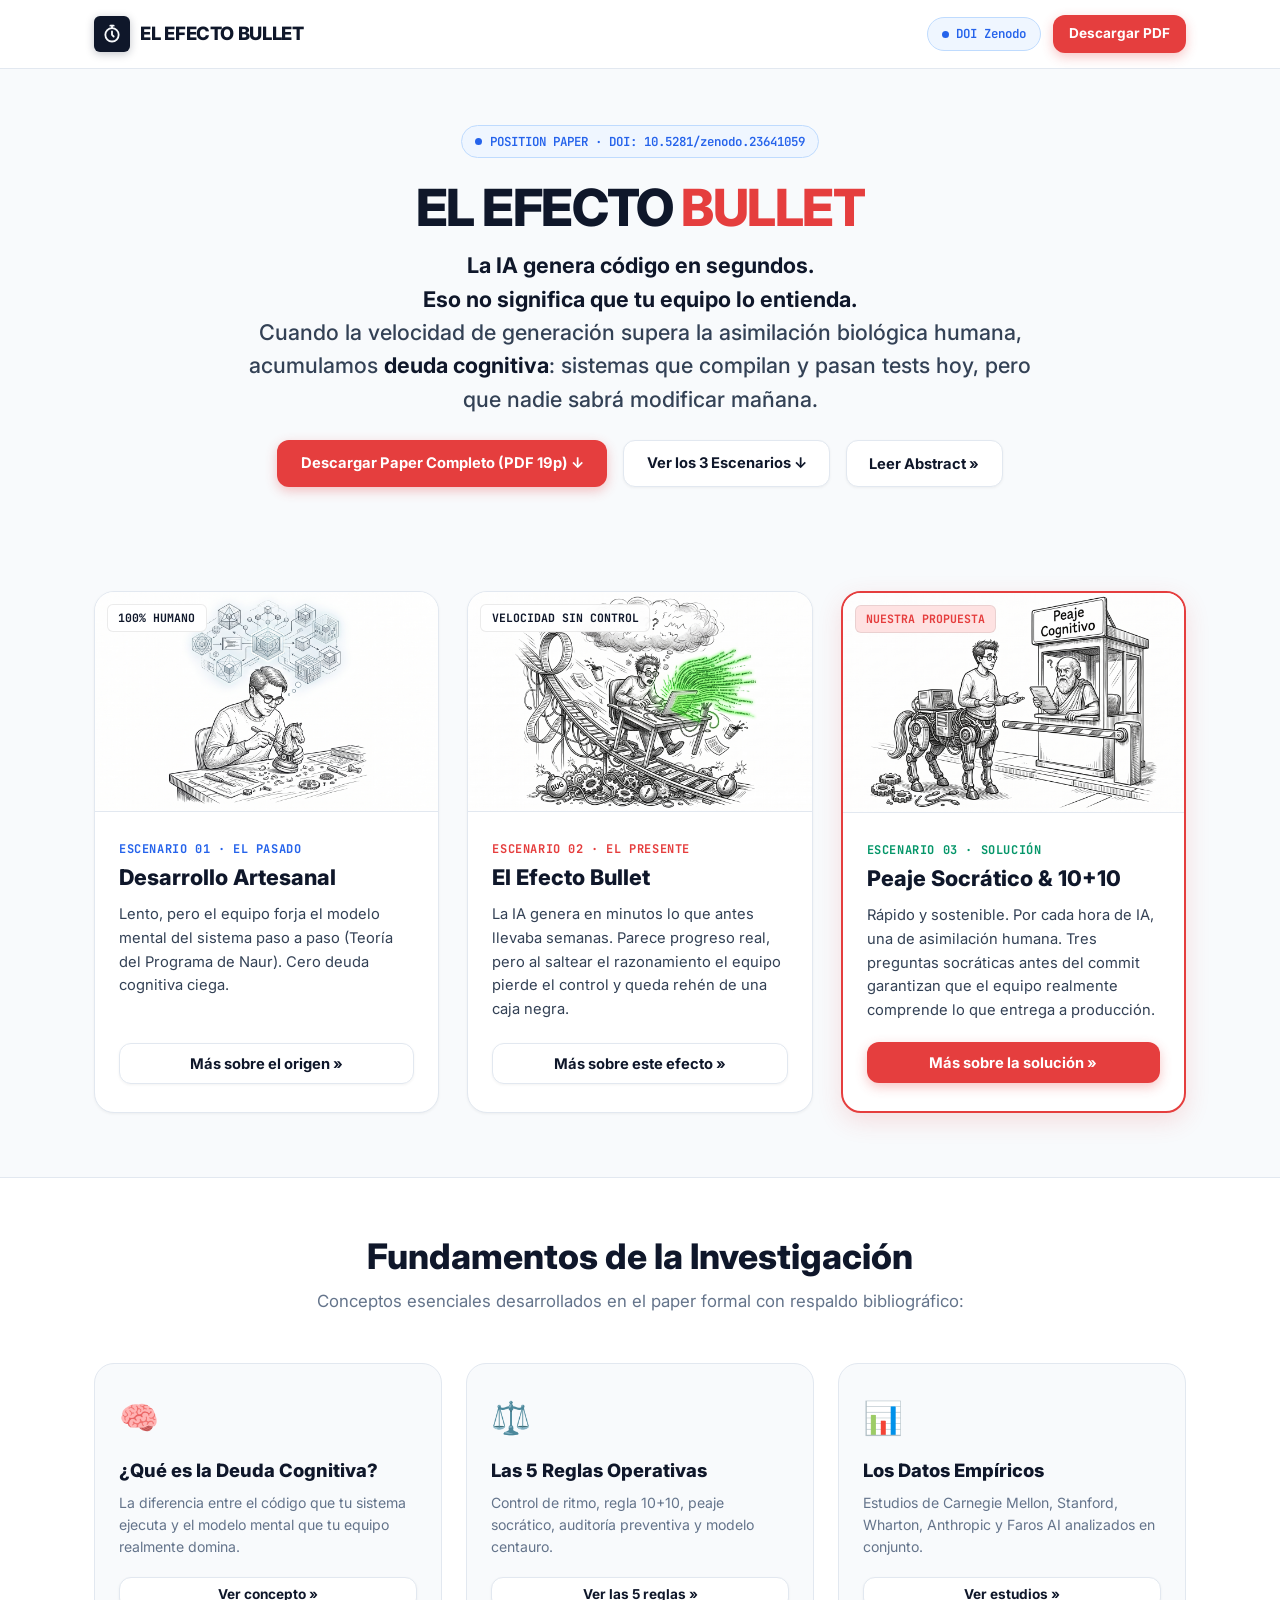
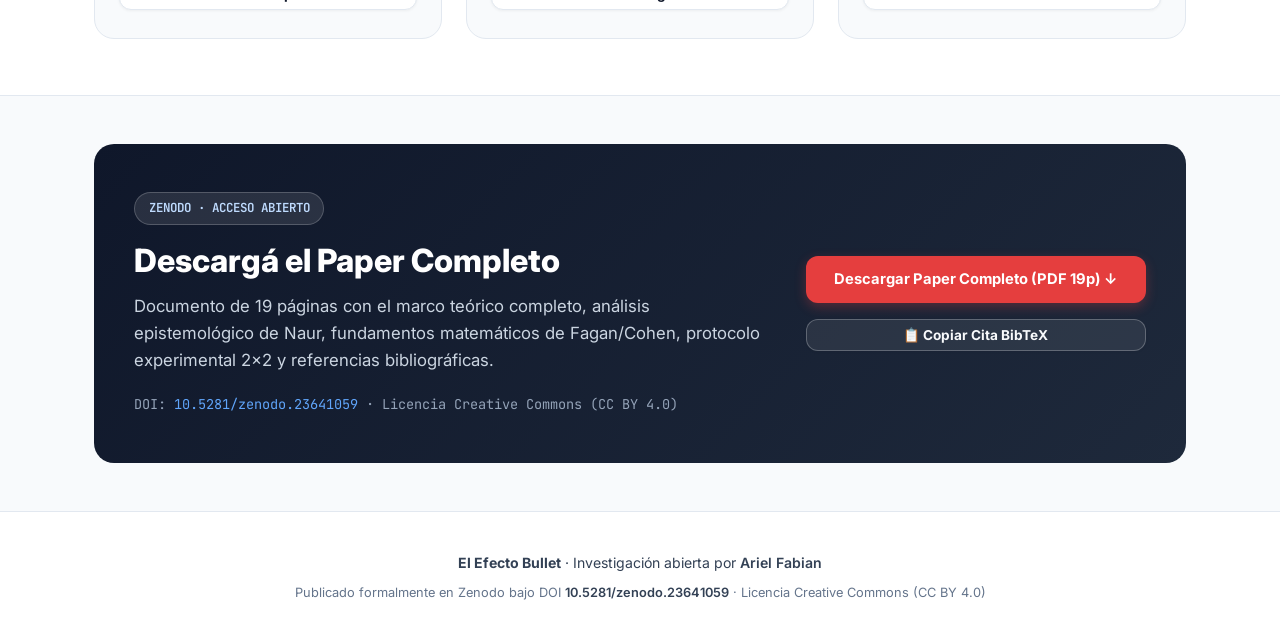
==== commit edbfdd9f: "refactor: update terminology to 'Position Paper / Acceso Abierto' instead of 'Monografia / Preservac" ====
--- a/index.html
+++ b/index.html
@@ -5,7 +5,7 @@
   <meta name="viewport" content="width=device-width, initial-scale=1.0">
   <title>El Efecto Bullet: Deuda Cognitiva en la Era de la IA | Ariel Fabian</title>
   
-  <meta name="description" content="La IA genera código en segundos. Eso no significa que tu equipo lo entienda. Monografía técnica y propuesta metodológica con DOI oficial: 10.5281/zenodo.23641059.">
+  <meta name="description" content="La IA genera código en segundos. Eso no significa que tu equipo lo entienda. Position paper y propuesta metodológica con DOI oficial: 10.5281/zenodo.23641059.">
   <meta name="author" content="Ariel Fabian">
   <meta name="keywords" content="deuda cognitiva, ai coding, vibe coding, software engineering, peaje cognitivo, ajedrez bullet, peter naur, generative ai, llm code review, fagan inspection">
   <link rel="canonical" href="https://arfab.github.io/efectobullet/">
@@ -13,7 +13,7 @@
   <!-- Open Graph / LinkedIn -->
   <meta property="og:type" content="article">
   <meta property="og:title" content="El Efecto Bullet: Deuda Cognitiva en la Era de la IA">
-  <meta property="og:description" content="La IA genera código en segundos. Eso no significa que tu equipo lo entienda. Monografía técnica de acceso abierto.">
+  <meta property="og:description" content="La IA genera código en segundos. Eso no significa que tu equipo lo entienda. Position paper en acceso abierto.">
   <meta property="og:url" content="https://arfab.github.io/efectobullet/">
   <meta property="og:image" content="https://arfab.github.io/efectobullet/images/hero_chess_knight.jpg">
   
@@ -53,7 +53,7 @@
       "Ajedrez Bullet",
       "Theory Building"
     ],
-    "description": "Monografía técnica que analiza el impacto de la generación acelerada de código con IA en la pérdida de comprensión técnica y propone un marco operativo de gobernanza basado en la regla 10+10 y el peaje cognitivo socrático."
+    "description": "Position paper que analiza el impacto de la generación acelerada de código con IA en la pérdida de comprensión técnica y propone un marco metodológico basado en la regla 10+10 y el peaje cognitivo socrático."
   }
   </script>
 
@@ -102,7 +102,7 @@
       <div class="container">
         <div class="hero-pill-row">
           <a href="https://doi.org/10.5281/zenodo.23641059" target="_blank" rel="noopener noreferrer" class="pill pill-doi">
-            <span class="doi-dot"></span> MONOGRAFÍA OFICIAL · DOI: 10.5281/zenodo.23641059
+            <span class="doi-dot"></span> POSITION PAPER · DOI: 10.5281/zenodo.23641059
           </a>
         </div>
 
@@ -117,7 +117,7 @@
 
         <div class="hero-actions">
           <a href="docs/El_Efecto_Bullet.pdf" download class="btn btn-primary">
-            Descargar Monografía (PDF 19p) ↓
+            Descargar Paper Completo (PDF 19p) ↓
           </a>
           <a href="#escenarios" class="btn btn-secondary">
             Ver los 3 Escenarios ↓
@@ -200,7 +200,7 @@
     <section id="fundamentos" class="modules-section">
       <div class="container">
         <div class="section-intro">
-          <h2>Fundamentos de la Monografía</h2>
+          <h2>Fundamentos de la Investigación</h2>
           <p>Conceptos esenciales desarrollados en el paper formal con respaldo bibliográfico:</p>
         </div>
 
@@ -236,11 +236,11 @@
       <div class="paper-cta-box">
         <div>
           <span class="pill pill-doi" style="background:rgba(255,255,255,0.1); border-color:rgba(255,255,255,0.2); color:#bfdbfe; margin-bottom:1rem;">
-            ZENODO · PRESERVACIÓN PERMANENTE
+            ZENODO · ACCESO ABIERTO
           </span>
           <h2>Descargá el Paper Completo</h2>
           <p>
-            Monografía técnica de 19 páginas con el marco teórico completo, análisis epistemológico de Naur, fundamentos matemáticos de Fagan/Cohen, protocolo experimental 2×2 y referencias bibliográficas.
+            Documento de 19 páginas con el marco teórico completo, análisis epistemológico de Naur, fundamentos matemáticos de Fagan/Cohen, protocolo experimental 2×2 y referencias bibliográficas.
           </p>
           <div style="margin-top:1.25rem; font-family:var(--font-mono); font-size:0.85rem; color:#94a3b8;">
             DOI: <a href="https://doi.org/10.5281/zenodo.23641059" target="_blank" style="color:#60a5fa;">10.5281/zenodo.23641059</a> · Licencia Creative Commons (CC BY 4.0)
@@ -249,7 +249,7 @@
 
         <div class="paper-cta-actions">
           <a href="docs/El_Efecto_Bullet.pdf" download class="btn btn-primary">
-            Descargar Monografía (PDF 19p) ↓
+            Descargar Paper Completo (PDF 19p) ↓
           </a>
           <button id="copy-citation-btn" class="btn btn-ghost-dark btn-sm">
             📋 Copiar Cita BibTeX
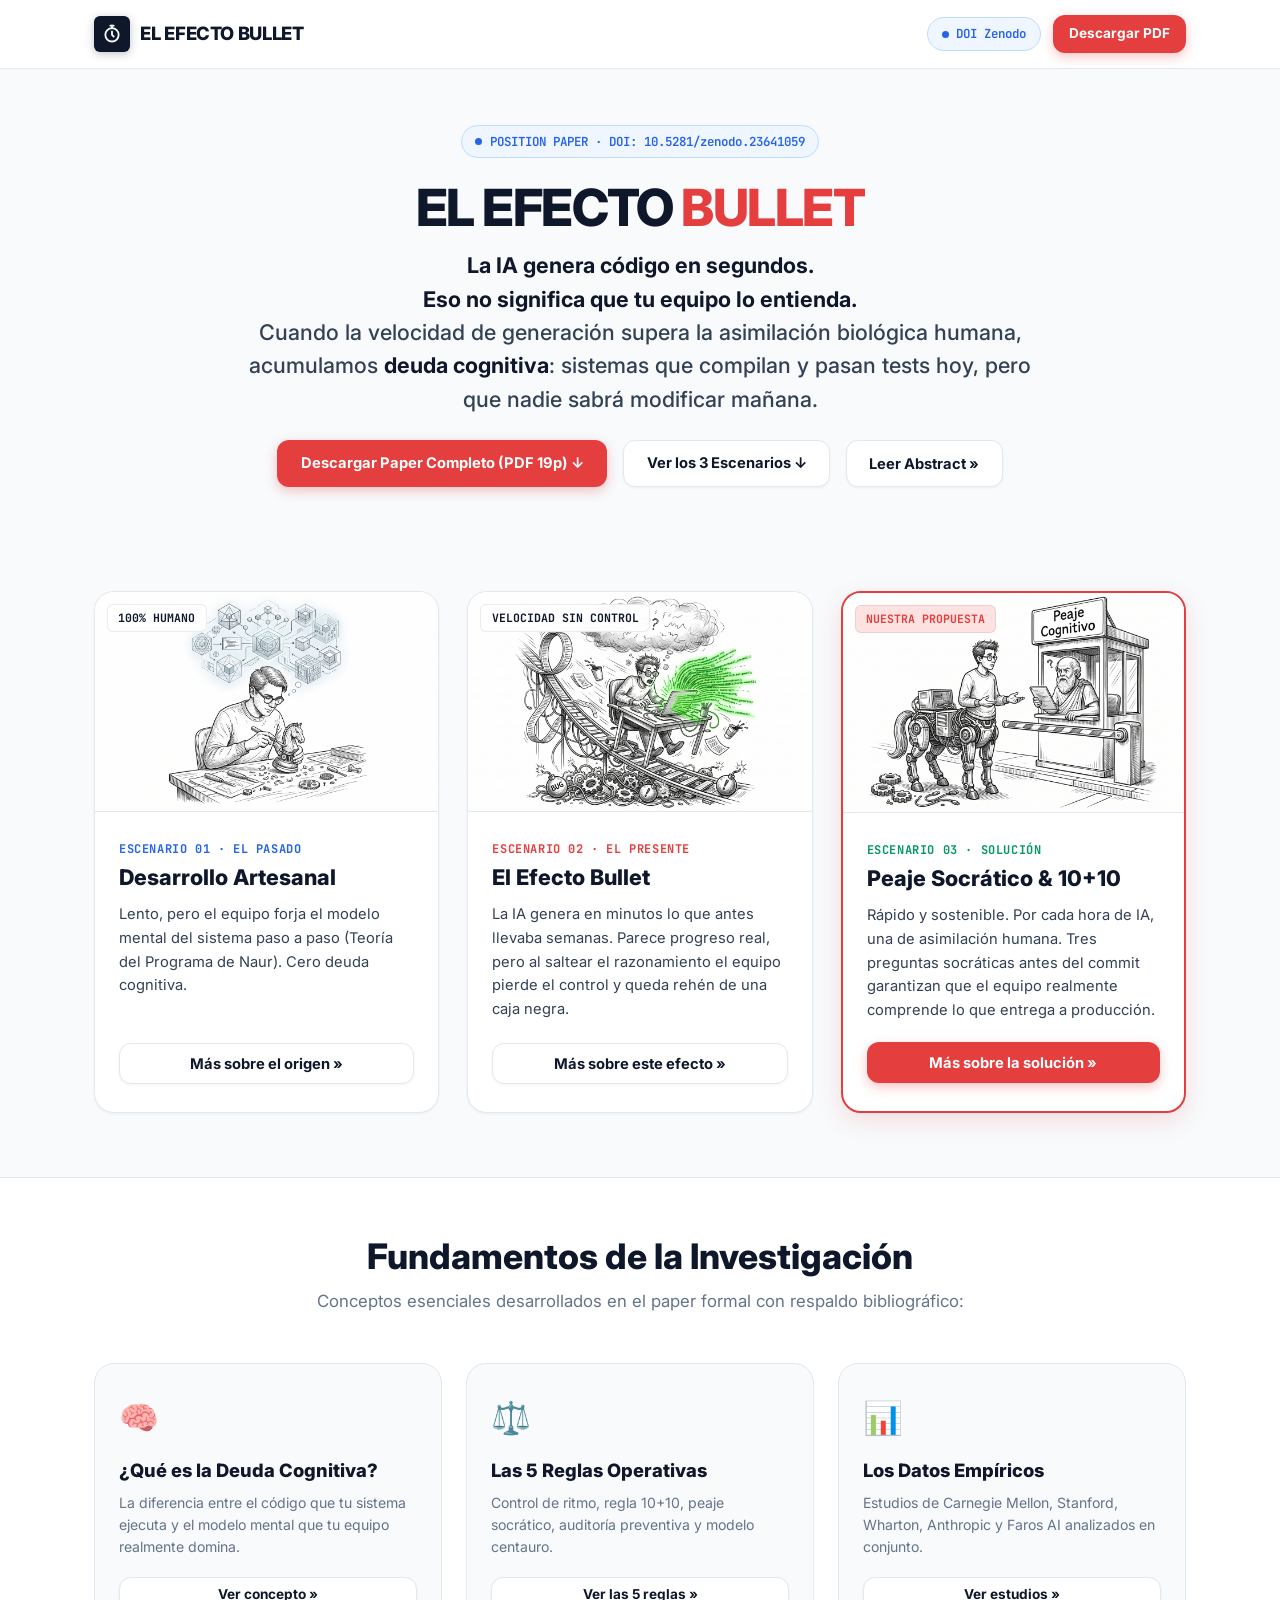
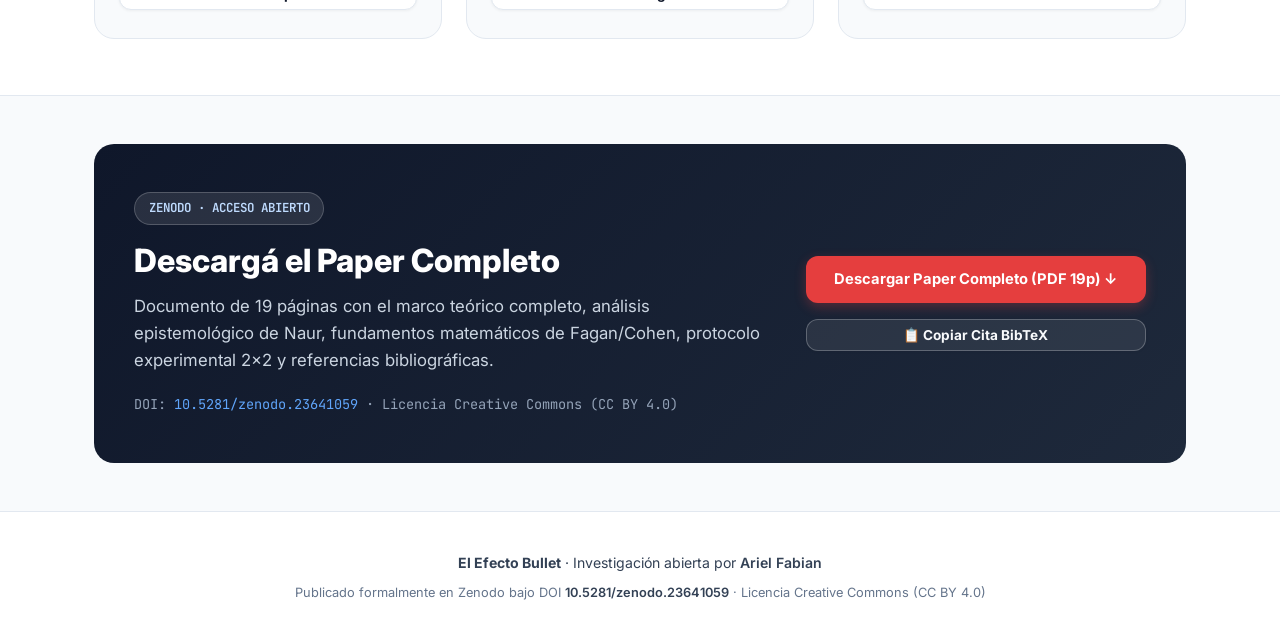
==== commit f09e3ab7: "Eliminar palabra redundante ciega en Escenario 1" ====
--- a/index.html
+++ b/index.html
@@ -1,6 +1,16 @@
 <!DOCTYPE html>
 <html lang="es">
 <head>
+  <!-- Google tag (gtag.js) -->
+  <script async src="https://www.googletagmanager.com/gtag/js?id=G-TDV2SC6LHQ"></script>
+  <script>
+    window.dataLayer = window.dataLayer || [];
+    function gtag(){dataLayer.push(arguments);}
+    gtag('js', new Date());
+
+    gtag('config', 'G-TDV2SC6LHQ');
+  </script>
+
   <meta charset="UTF-8">
   <meta name="viewport" content="width=device-width, initial-scale=1.0">
   <title>El Efecto Bullet: Deuda Cognitiva en la Era de la IA | Ariel Fabian</title>
@@ -40,7 +50,7 @@
     "author": {
       "@type": "Person",
       "name": "Ariel Fabian",
-      "url": "https://www.linkedin.com/in/arielfabian/"
+      "url": "https://www.linkedin.com/in/arfab"
     },
     "datePublished": "2026-10",
     "identifier": "https://doi.org/10.5281/zenodo.23641059",
@@ -146,7 +156,7 @@
               <span class="scenario-tag tag-blue">Escenario 01 · El Pasado</span>
               <h3 class="scenario-title">Desarrollo Artesanal</h3>
               <p class="scenario-desc">
-                Lento, pero el equipo forja el modelo mental del sistema paso a paso (Teoría del Programa de Naur). Cero deuda cognitiva ciega.
+                Lento, pero el equipo forja el modelo mental del sistema paso a paso (Teoría del Programa de Naur). Cero deuda cognitiva.
               </p>
               <button class="btn btn-secondary scenario-btn js-open-modal" data-modal="modal-escenario-1">
                 Más sobre el origen »
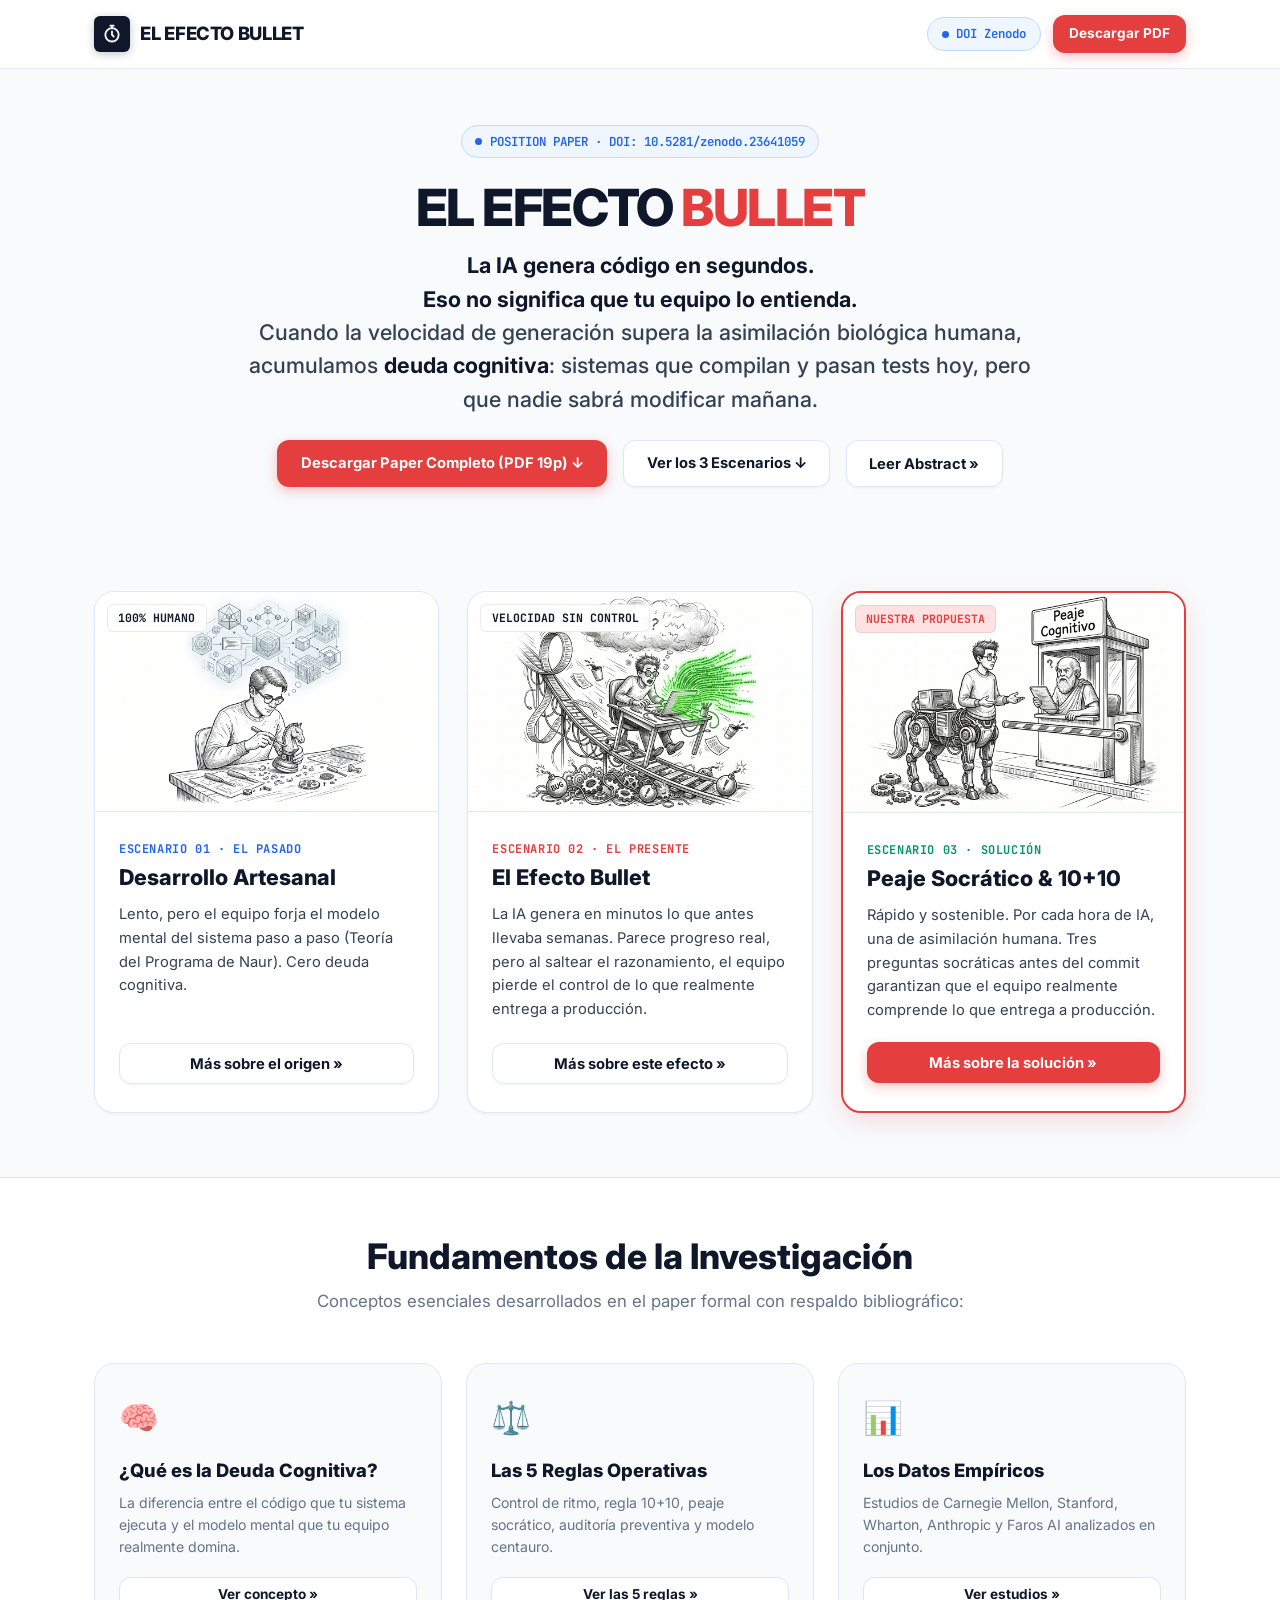
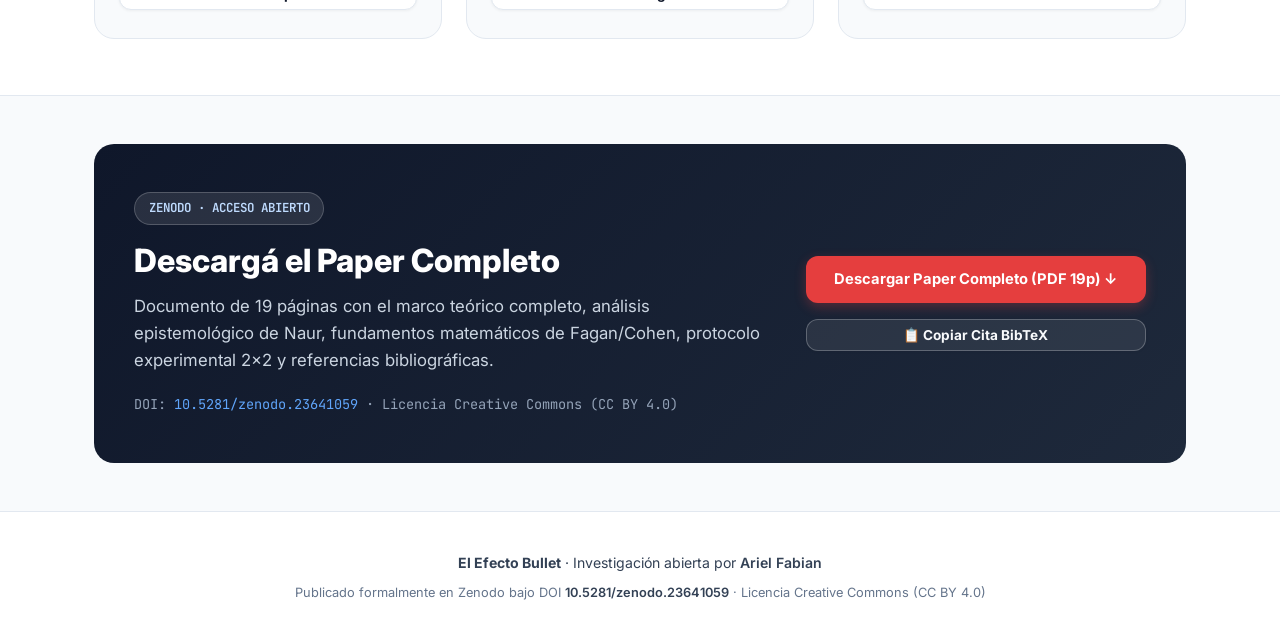
==== commit 34f5f374: "Ajustar texto Escenario 2: quitar caja negra y enfocar en produccion" ====
--- a/index.html
+++ b/index.html
@@ -174,7 +174,7 @@
               <span class="scenario-tag tag-red">Escenario 02 · El Presente</span>
               <h3 class="scenario-title">El Efecto Bullet</h3>
               <p class="scenario-desc">
-                La IA genera en minutos lo que antes llevaba semanas. Parece progreso real, pero al saltear el razonamiento el equipo pierde el control y queda rehén de una caja negra.
+                La IA genera en minutos lo que antes llevaba semanas. Parece progreso real, pero al saltear el razonamiento, el equipo pierde el control de lo que realmente entrega a producción.
               </p>
               <button class="btn btn-secondary scenario-btn js-open-modal" data-modal="modal-escenario-2">
                 Más sobre este efecto »
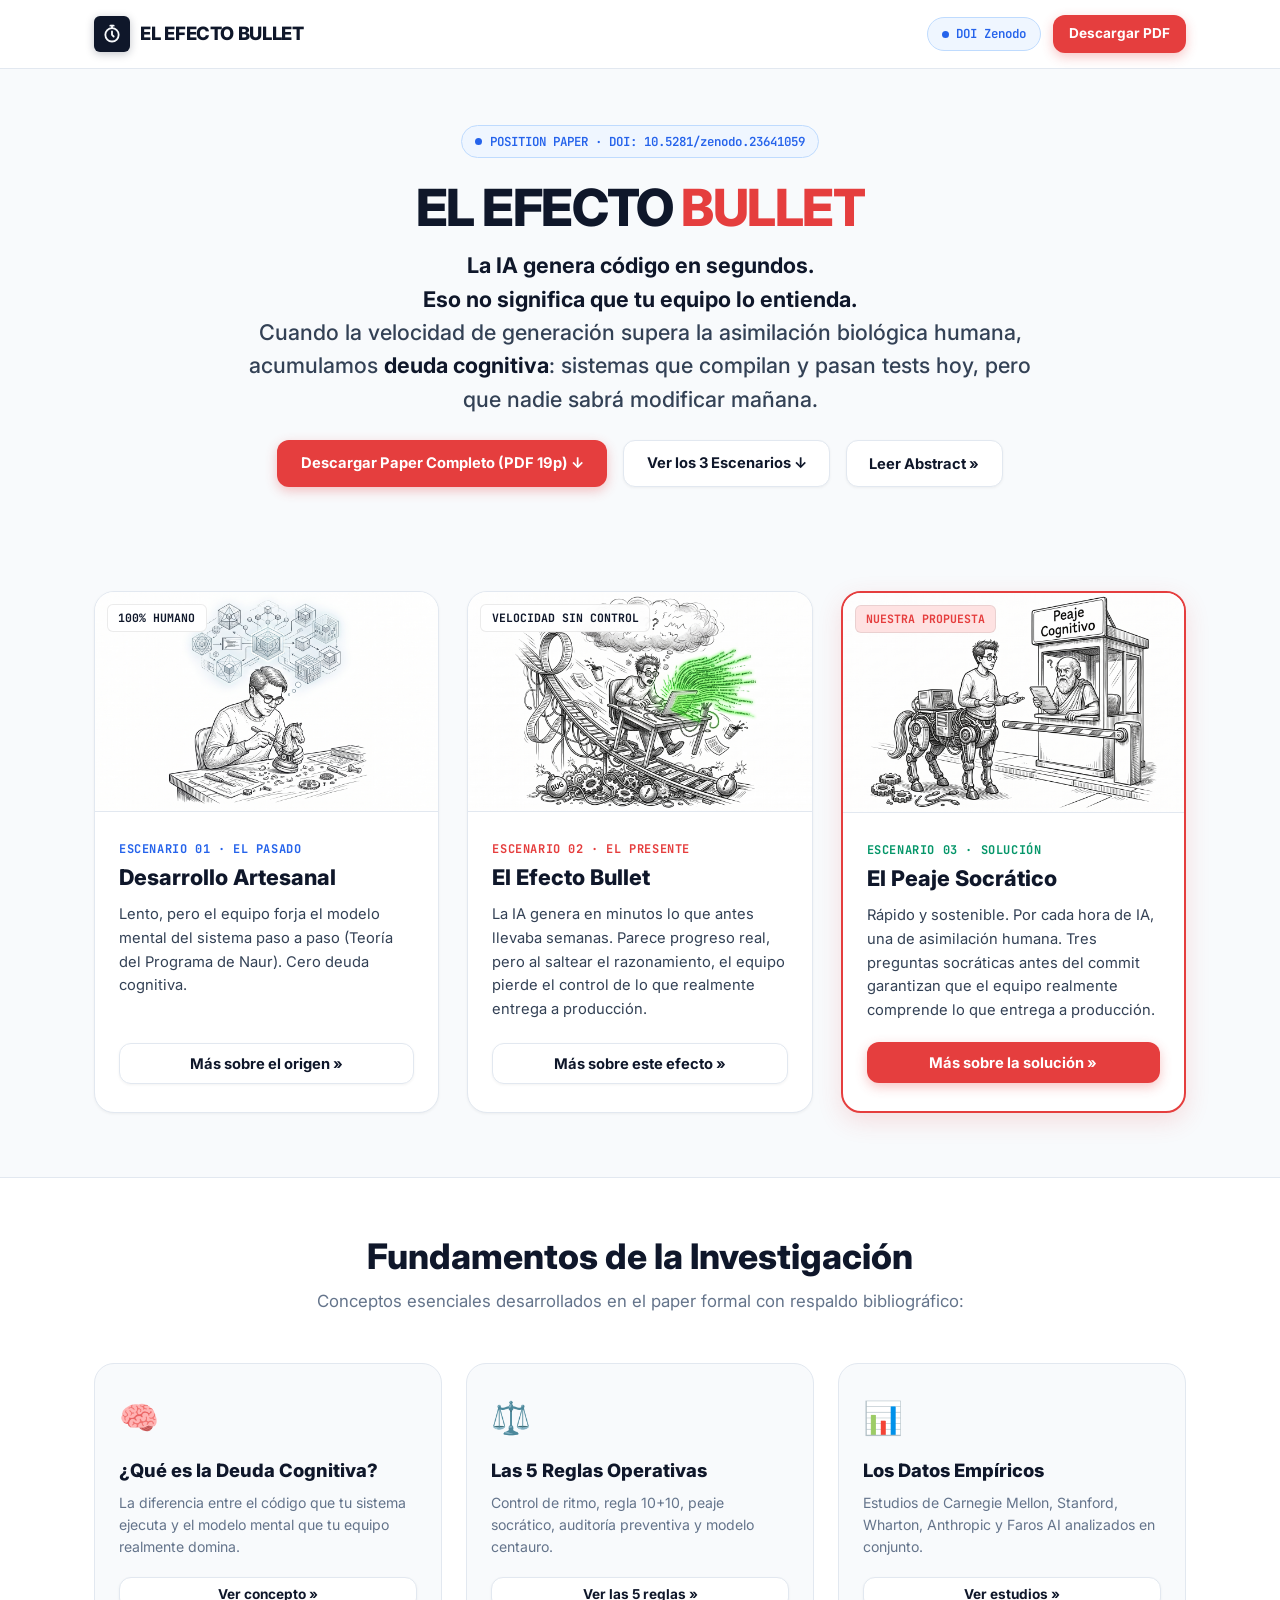
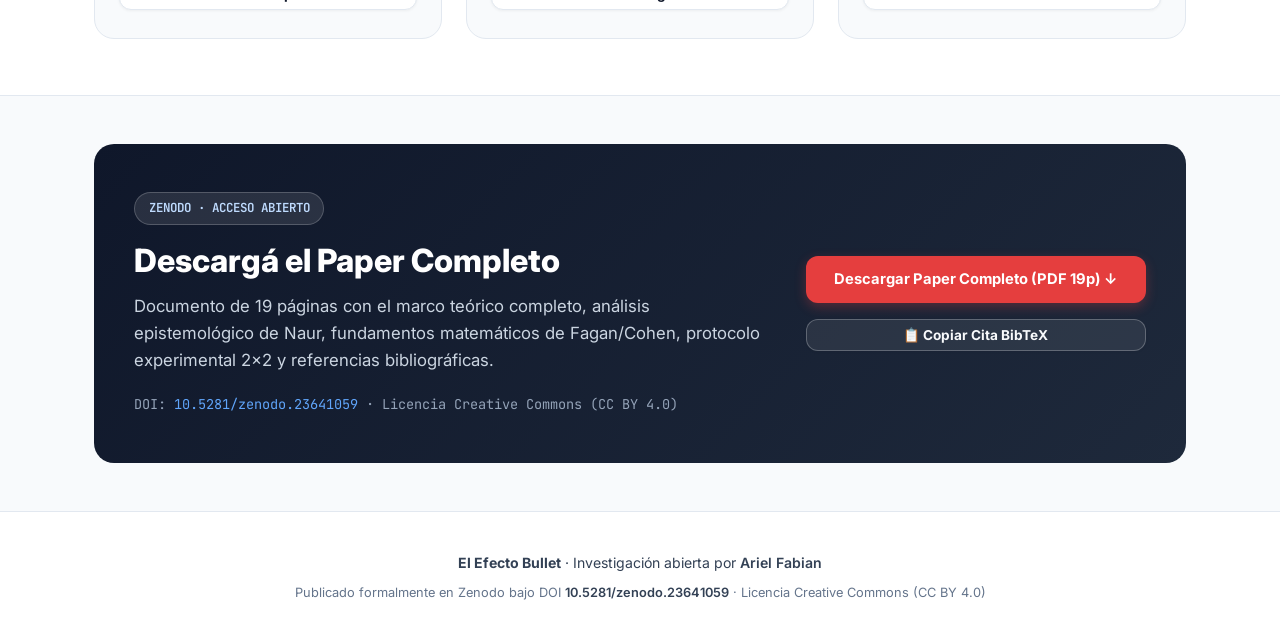
==== commit 4bf97eeb: "Cambiar titulo Escenario 3 a El Peaje Socrático" ====
--- a/index.html
+++ b/index.html
@@ -190,7 +190,7 @@
             </div>
             <div class="scenario-body">
               <span class="scenario-tag tag-green">Escenario 03 · Solución</span>
-              <h3 class="scenario-title">Peaje Socrático & 10+10</h3>
+              <h3 class="scenario-title">El Peaje Socrático</h3>
               <p class="scenario-desc">
                 Rápido y sostenible. Por cada hora de IA, una de asimilación humana. Tres preguntas socráticas antes del commit garantizan que el equipo realmente comprende lo que entrega a producción.
               </p>
